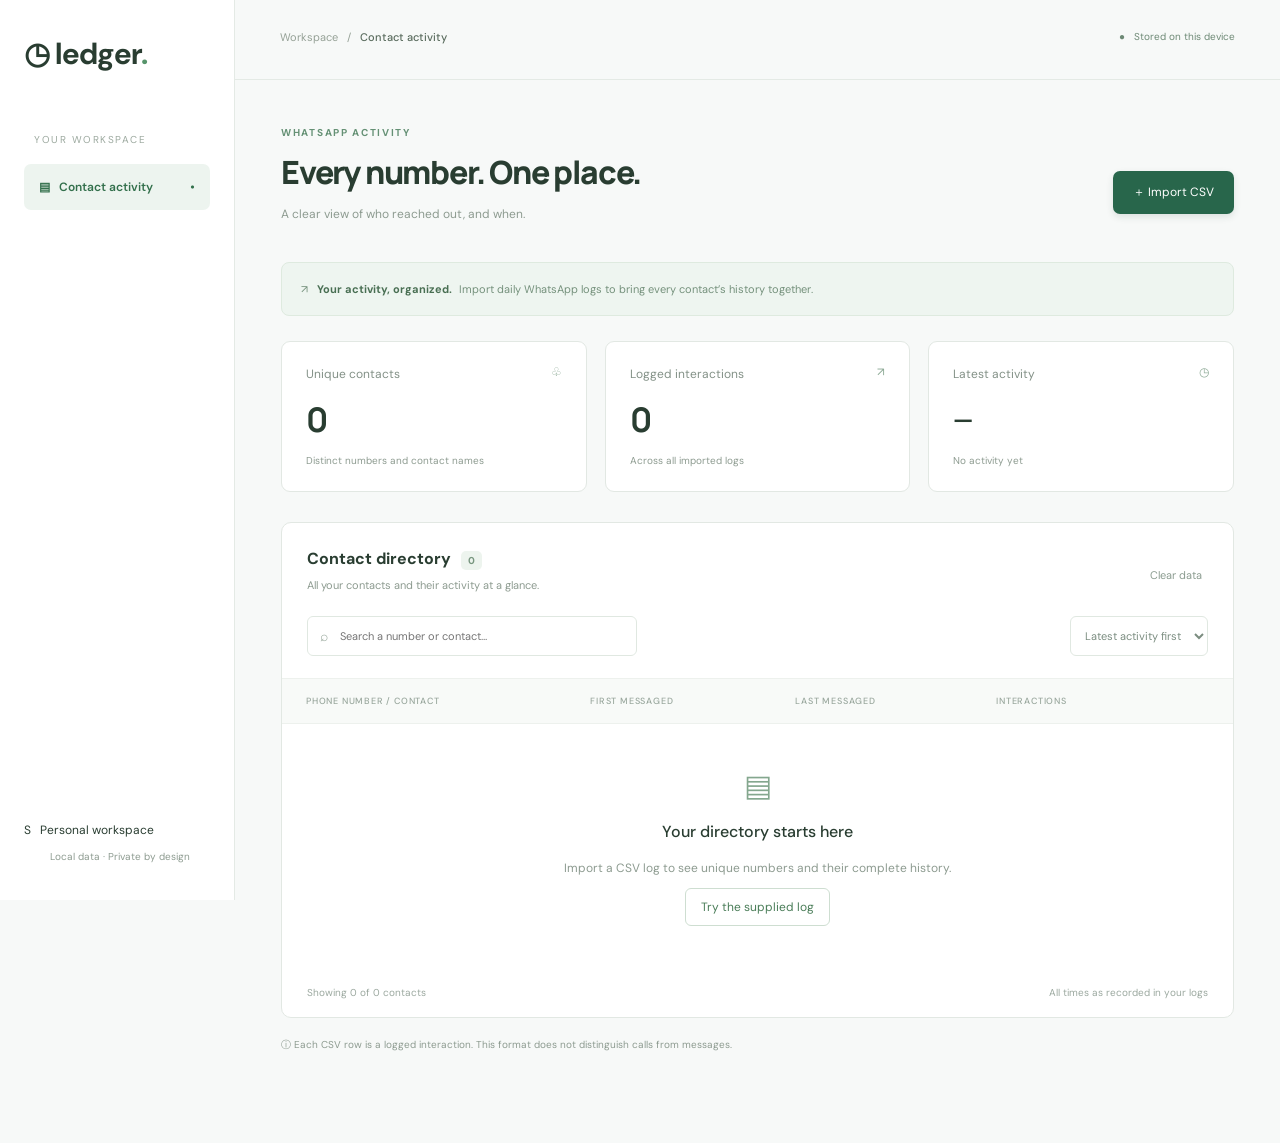
==== WA_Viewer/index.html @ 3051c5de "Initial commit" ====
<!doctype html><html lang="en"><meta charset="utf-8"><meta name="viewport" content="width=device-width,initial-scale=1"><title>Contact Ledger</title><link rel="stylesheet" href="style.css"><body><aside><a class="brand">◷ ledger<span>.</span></a><small>YOUR WORKSPACE</small><nav>▤ &nbsp; Contact activity <i>•</i></nav><div class="profile">S &nbsp; Personal workspace<p>Local data · Private by design</p></div></aside><main><header>Workspace &nbsp; / &nbsp; <b>Contact activity</b><span>● &nbsp; Stored on this device</span></header><section><div class="eyebrow">WHATSAPP ACTIVITY</div><div class="title"><div><h1>Every number. One place.</h1><p>A clear view of who reached out, and when.</p></div><button class="primary" id="import">＋ Import CSV</button><input hidden multiple type="file" accept=".csv" id="files"></div><div class="notice">↗ &nbsp; <b>Your activity, organized.</b> Import daily WhatsApp logs to bring every contact’s history together.</div><div class="stats"><article><label>Unique contacts <span>♧</span></label><strong id="contacts">0</strong><p>Distinct numbers and contact names</p></article><article><label>Logged interactions <span>↗</span></label><strong id="events">0</strong><p>Across all imported logs</p></article><article><label>Latest activity <span>◷</span></label><strong id="latest" class="date">—</strong><p id="latestTime">No activity yet</p></article></div><div class="panel"><div class="panel-title"><div><h2>Contact directory <em id="badge">0</em></h2><p>All your contacts and their activity at a glance.</p></div><button id="clear">Clear data</button></div><div class="toolbar"><label>⌕ <input id="search" aria-label="Search contacts" placeholder="Search a number or contact…"></label><select id="sort" aria-label="Sort contacts"><option value="recent">Latest activity first</option><option value="oldest">First contact first</option><option value="count">Most interactions</option></select></div><div class="scroll"><table><thead><tr><th>PHONE NUMBER / CONTACT</th><th>FIRST MESSAGED</th><th>LAST MESSAGED</th><th>INTERACTIONS</th><th></th></tr></thead><tbody id="rows"></tbody></table></div><div class="empty" id="empty"><div>▤</div><h3>Your directory starts here</h3><p>Import a CSV log to see unique numbers and their complete history.</p><button id="sample">Try the supplied log</button></div><footer><span id="shown">Showing 0 contacts</span><span>All times as recorded in your logs</span></footer></div><p class="footnote">ⓘ Each CSV row is a logged interaction. This format does not distinguish calls from messages.</p><p id="status" role="status"></p></section></main><dialog id="details"><div class="modal-top"><span class="eyebrow">CONTACT DETAILS</span><button id="close" aria-label="Close details">×</button></div><div class="modal-icon">♧</div><h2 id="detailNumber"></h2><p>Complete activity history for this contact</p><div class="detail-stats"><div><small>Total interactions</small><b id="detailCount"></b></div><div><small>First messaged</small><b id="detailFirst"></b></div><div><small>Last messaged</small><b id="detailLast"></b></div></div><div class="history-title"><h3>Activity history</h3><span>Newest first</span></div><div id="history"></div><p class="footnote">Each entry represents one row in your imported logs.</p></dialog><script src="app.js"></script></body></html>
---- WA_Viewer/style.css ----
@import url('https://fonts.googleapis.com/css2?family=DM+Sans:wght@400;500;600;700&family=Manrope:wght@500;600;700;800&display=swap');
*{box-sizing:border-box}body{margin:0;background:#f7f9f8;color:#293d31;font:14px 'DM Sans',sans-serif}button,input,select{font:inherit}button{cursor:pointer}aside{position:fixed;inset:0 auto 0 0;width:235px;background:white;border-right:1px solid #e4eae5;padding:34px 24px}.brand{font-size:30px;font-weight:700;letter-spacing:-1px}.brand span{color:#57946b}aside>small{display:block;margin:60px 10px 18px;color:#9ca99f;font-size:10px;letter-spacing:1.5px}nav{background:#edf4ef;color:#33704c;padding:15px;border-radius:7px;font-size:12px;font-weight:600}nav i{float:right}.profile{position:absolute;bottom:25px;font-size:12px}.profile p{font-size:10px;margin-left:26px}main{margin-left:235px}header{height:80px;border-bottom:1px solid #e4eae5;padding:30px 45px;font-size:11px;color:#95a196}header b{color:#596b5d;font-weight:500}header>span{float:right;font-size:10px;color:#6d8975}section{max-width:1450px;padding:46px;margin:auto}.eyebrow{color:#659175;letter-spacing:1.7px;font-size:10px;font-weight:700}.title{display:flex;align-items:center;justify-content:space-between;margin-top:11px}h1{font:800 32px Manrope,sans-serif;letter-spacing:-1.2px;margin:0}p{font-size:12px;line-height:1.7;color:#8d9b90;margin:10px 0}.primary{background:#28664b;border:0;border-radius:7px;padding:13px 20px;color:white;font-size:12px;box-shadow:0 3px 7px #254b3520}.primary:hover{background:#194e37}.notice{margin-top:28px;padding:19px;background:#eef5f0;border:1px solid #deeadf;border-radius:8px;font-size:11px;color:#75917c}.notice b{color:#496f53;margin-right:4px}.stats{display:grid;grid-template-columns:repeat(3,1fr);gap:18px;margin:25px 0 30px}article{background:white;border:1px solid #e2e8e3;border-radius:9px;padding:22px 24px}article label{color:#839187;font-size:12px}article label span{float:right;color:#8ca995}strong{display:block;font:700 34px Manrope,sans-serif;margin-top:14px;letter-spacing:-1px}strong.date{font-size:26px;line-height:46px}article p{font-size:10px;margin-bottom:0}.panel{border:1px solid #e2e8e3;border-radius:10px;background:white;overflow:hidden}.panel-title{display:flex;align-items:center;justify-content:space-between;padding:25px 25px 14px}h2{font-size:16px;margin:0}em{font-style:normal;background:#edf4ee;font-size:10px;padding:3px 7px;border-radius:5px;margin-left:6px;color:#78967f}.panel-title p{font-size:11px;margin:7px 0}.panel-title button{background:none;border:0;font-size:11px;color:#8b9c90}.toolbar{display:flex;justify-content:space-between;gap:15px;padding:0 25px 22px}.toolbar label{border:1px solid #e0e8e1;border-radius:6px;padding:10px 12px;width:330px;display:flex;gap:10px;color:#93a497}input{outline:0;border:0;min-width:0;width:100%;font-size:11px}select{border:1px solid #e0e8e1;background:white;color:#7b8d80;border-radius:6px;padding:10px;font-size:11px}.scroll{overflow:auto}table{width:100%;border-collapse:collapse;white-space:nowrap;text-align:left}th{background:#f8faf8;font-size:9px;letter-spacing:.8px;color:#99a79d;padding:16px 24px;font-weight:500;border-block:1px solid #edf1ed}td{padding:21px 24px;border-bottom:1px solid #edf1ed;font-size:12px}td small{display:block;font-size:10px;color:#9aa69d;margin-top:6px}.number{font-weight:600}.icon{border-radius:50%;background:#eff5ef;color:#75987e;padding:10px;margin-right:12px;display:inline-block}.count{background:#f0f5f0;color:#6c8a74;padding:5px 9px;border-radius:5px;font-size:11px}.link{background:none;border:0;color:#34734c;font-size:11px}.link:hover{text-decoration:underline}footer{display:flex;justify-content:space-between;padding:18px 25px;font-size:10px;color:#9ba89f}.empty{text-align:center;padding:42px 20px}.empty>div{color:#84a78e;font-size:30px}.empty h3{font-size:16px;font-weight:500}.empty button{background:white;border:1px solid #ceded1;border-radius:6px;padding:10px 15px;color:#4a7d58;font-size:12px}.footnote{font-size:10px;margin-top:18px}#status{color:#4a7955;min-height:24px}dialog{width:650px;max-width:94vw;border:1px solid #dce5dd;border-radius:15px;padding:28px;color:#293d31;box-shadow:0 30px 100px #162d3755}dialog::backdrop{background:#304038a6;backdrop-filter:grayscale(1) blur(2px)}.modal-top{display:flex;justify-content:space-between;align-items:center}.modal-top button{background:none;border:0;color:#91a095;font-size:26px}.modal-icon{display:inline-block;padding:12px 18px;background:#edf4ed;color:#668a6d;border-radius:12px;font-size:25px;margin-top:14px}dialog h2{font:700 24px Manrope,sans-serif;margin-top:17px;overflow-wrap:anywhere}.detail-stats{display:grid;grid-template-columns:1fr 1fr 1fr;gap:12px;background:#f4f8f4;border-radius:8px;padding:18px;margin:25px 0}.detail-stats small{display:block;color:#8e9d92;font-size:10px;margin-bottom:9px}.detail-stats b{font-size:12px;font-weight:500;line-height:1.8}.history-title{display:flex;justify-content:space-between;align-items:center}.history-title h3{font-size:13px}.history-title span{font-size:10px;color:#96a298}#history{max-height:280px;overflow-y:auto;padding-right:8px}.entry{padding:17px 0;border-bottom:1px solid #e8efe9;display:flex;justify-content:space-between;align-items:center;font-size:12px}.entry small{display:block;color:#96a49b;font-size:10px;margin-top:5px}.entry>span{background:#f0f6f1;color:#829c89;padding:5px 8px;border-radius:4px;font-size:10px}@media(max-width:1100px){aside{width:190px;padding-inline:17px}main{margin-left:190px}section{padding:30px 25px}header{padding-inline:25px}td,th{padding-inline:16px}h1{font-size:27px}}@media(max-width:760px){aside{display:none}main{margin:0}header{height:60px;padding:23px 18px}header>span{display:none}section{padding:27px 18px}.title{gap:10px;align-items:flex-start}h1{font-size:23px}.primary{padding:12px;white-space:nowrap;font-size:10px}.stats{gap:8px}article{padding:15px 12px}article label{font-size:10px}article label span{display:none}article p{font-size:9px}strong{font-size:28px}strong.date{font-size:16px;line-height:38px}.toolbar{padding-inline:15px}.toolbar label{width:100%}.detail-stats{padding:12px;gap:8px}.detail-stats b{font-size:10px}footer{font-size:9px;gap:15px}}
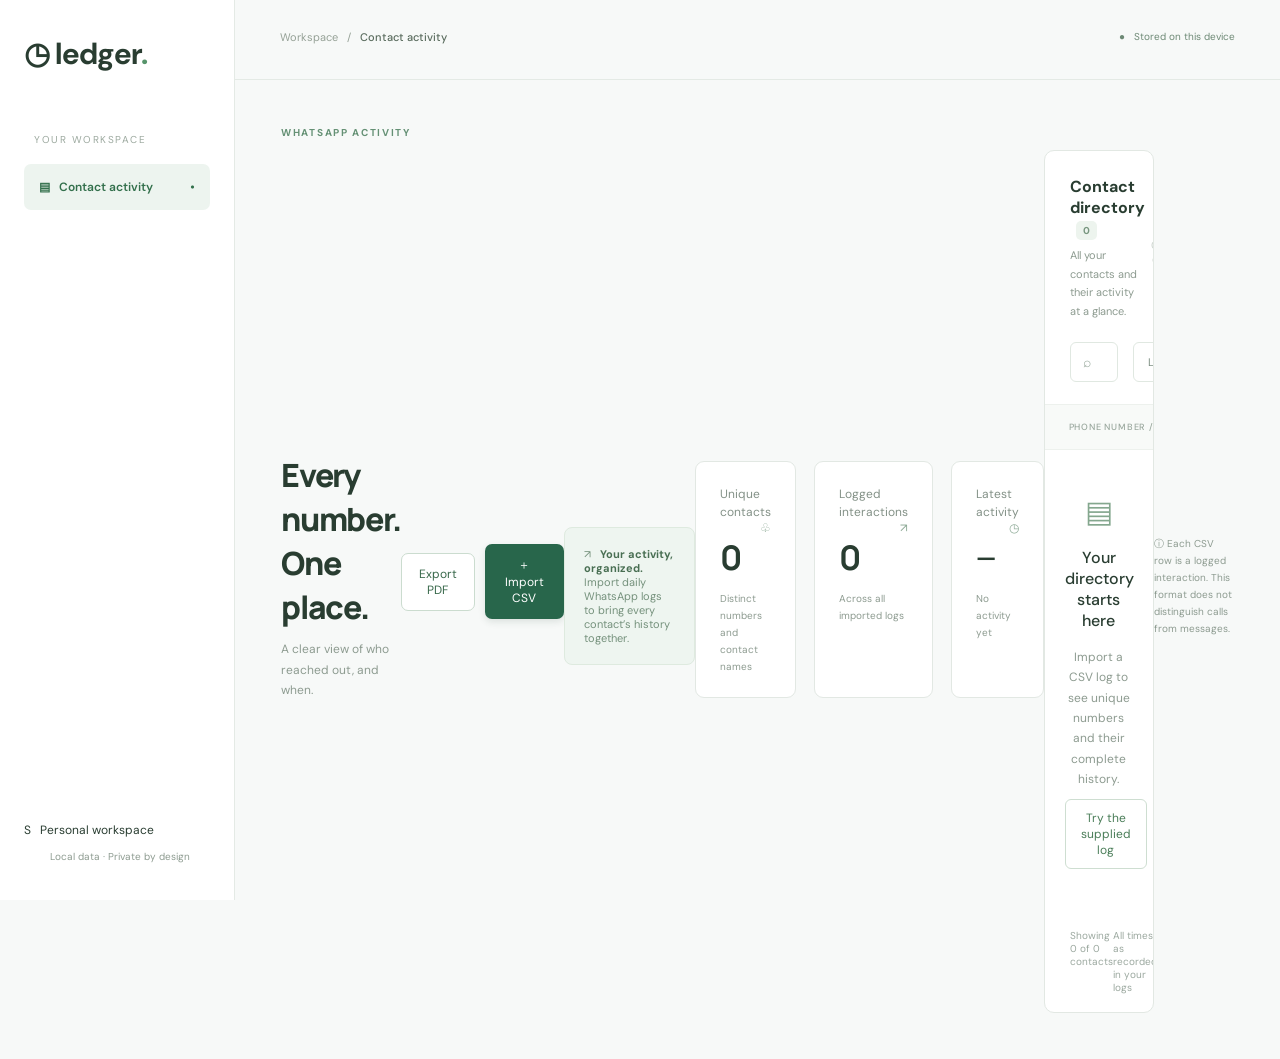
==== commit a368d020: "Update WhatsApp viewer" ====
--- a/WA_Viewer/index.html
+++ b/WA_Viewer/index.html
@@ -1 +1 @@
-<!doctype html><html lang="en"><meta charset="utf-8"><meta name="viewport" content="width=device-width,initial-scale=1"><title>Contact Ledger</title><link rel="stylesheet" href="style.css"><body><aside><a class="brand">◷ ledger<span>.</span></a><small>YOUR WORKSPACE</small><nav>▤ &nbsp; Contact activity <i>•</i></nav><div class="profile">S &nbsp; Personal workspace<p>Local data · Private by design</p></div></aside><main><header>Workspace &nbsp; / &nbsp; <b>Contact activity</b><span>● &nbsp; Stored on this device</span></header><section><div class="eyebrow">WHATSAPP ACTIVITY</div><div class="title"><div><h1>Every number. One place.</h1><p>A clear view of who reached out, and when.</p></div><button class="primary" id="import">＋ Import CSV</button><input hidden multiple type="file" accept=".csv" id="files"></div><div class="notice">↗ &nbsp; <b>Your activity, organized.</b> Import daily WhatsApp logs to bring every contact’s history together.</div><div class="stats"><article><label>Unique contacts <span>♧</span></label><strong id="contacts">0</strong><p>Distinct numbers and contact names</p></article><article><label>Logged interactions <span>↗</span></label><strong id="events">0</strong><p>Across all imported logs</p></article><article><label>Latest activity <span>◷</span></label><strong id="latest" class="date">—</strong><p id="latestTime">No activity yet</p></article></div><div class="panel"><div class="panel-title"><div><h2>Contact directory <em id="badge">0</em></h2><p>All your contacts and their activity at a glance.</p></div><button id="clear">Clear data</button></div><div class="toolbar"><label>⌕ <input id="search" aria-label="Search contacts" placeholder="Search a number or contact…"></label><select id="sort" aria-label="Sort contacts"><option value="recent">Latest activity first</option><option value="oldest">First contact first</option><option value="count">Most interactions</option></select></div><div class="scroll"><table><thead><tr><th>PHONE NUMBER / CONTACT</th><th>FIRST MESSAGED</th><th>LAST MESSAGED</th><th>INTERACTIONS</th><th></th></tr></thead><tbody id="rows"></tbody></table></div><div class="empty" id="empty"><div>▤</div><h3>Your directory starts here</h3><p>Import a CSV log to see unique numbers and their complete history.</p><button id="sample">Try the supplied log</button></div><footer><span id="shown">Showing 0 contacts</span><span>All times as recorded in your logs</span></footer></div><p class="footnote">ⓘ Each CSV row is a logged interaction. This format does not distinguish calls from messages.</p><p id="status" role="status"></p></section></main><dialog id="details"><div class="modal-top"><span class="eyebrow">CONTACT DETAILS</span><button id="close" aria-label="Close details">×</button></div><div class="modal-icon">♧</div><h2 id="detailNumber"></h2><p>Complete activity history for this contact</p><div class="detail-stats"><div><small>Total interactions</small><b id="detailCount"></b></div><div><small>First messaged</small><b id="detailFirst"></b></div><div><small>Last messaged</small><b id="detailLast"></b></div></div><div class="history-title"><h3>Activity history</h3><span>Newest first</span></div><div id="history"></div><p class="footnote">Each entry represents one row in your imported logs.</p></dialog><script src="app.js"></script></body></html>
+<!doctype html><html lang="en"><meta charset="utf-8"><meta name="viewport" content="width=device-width,initial-scale=1"><title>Contact Ledger</title><link rel="stylesheet" href="style.css"><body><aside><a class="brand">◷ ledger<span>.</span></a><small>YOUR WORKSPACE</small><nav>▤ &nbsp; Contact activity <i>•</i></nav><div class="profile">S &nbsp; Personal workspace<p>Local data · Private by design</p></div></aside><main><header>Workspace &nbsp; / &nbsp; <b>Contact activity</b><span>● &nbsp; Stored on this device</span></header><section><div class="eyebrow">WHATSAPP ACTIVITY</div><div class="title"><div><h1>Every number. One place.</h1><p>A clear view of who reached out, and when.</p></div><div class="title-actions"><button class="secondary" id="export">Export PDF</button><button class="primary" id="import">＋ Import CSV</button><input hidden multiple type="file" accept=".csv" id="files"></div><div class="notice">↗ &nbsp; <b>Your activity, organized.</b> Import daily WhatsApp logs to bring every contact’s history together.</div><div class="stats"><article><label>Unique contacts <span>♧</span></label><strong id="contacts">0</strong><p>Distinct numbers and contact names</p></article><article><label>Logged interactions <span>↗</span></label><strong id="events">0</strong><p>Across all imported logs</p></article><article><label>Latest activity <span>◷</span></label><strong id="latest" class="date">—</strong><p id="latestTime">No activity yet</p></article></div><div class="panel"><div class="panel-title"><div><h2>Contact directory <em id="badge">0</em></h2><p>All your contacts and their activity at a glance.</p></div><button id="clear">Clear data</button></div><div class="toolbar"><label>⌕ <input id="search" aria-label="Search contacts" placeholder="Search a number or contact…"></label><select id="sort" aria-label="Sort contacts"><option value="recent">Latest activity first</option><option value="oldest">First contact first</option><option value="count">Most interactions</option></select></div><div class="scroll"><table><thead><tr><th>PHONE NUMBER / CONTACT</th><th>FIRST MESSAGED</th><th>LAST MESSAGED</th><th>INTERACTIONS</th><th></th></tr></thead><tbody id="rows"></tbody></table></div><div class="empty" id="empty"><div>▤</div><h3>Your directory starts here</h3><p>Import a CSV log to see unique numbers and their complete history.</p><button id="sample">Try the supplied log</button></div><footer><span id="shown">Showing 0 contacts</span><span>All times as recorded in your logs</span></footer></div><p class="footnote">ⓘ Each CSV row is a logged interaction. This format does not distinguish calls from messages.</p><p id="status" role="status"></p></section></main><dialog id="details"><div class="modal-top"><span class="eyebrow">CONTACT DETAILS</span><button id="close" aria-label="Close details">×</button></div><div class="modal-icon">♧</div><h2 id="detailNumber"></h2><p>Complete activity history for this contact</p><div class="detail-stats"><div><small>Total interactions</small><b id="detailCount"></b></div><div><small>First messaged</small><b id="detailFirst"></b></div><div><small>Last messaged</small><b id="detailLast"></b></div></div><div class="history-title"><h3>Activity history</h3><span>Newest first</span></div><div id="history"></div><p class="footnote">Each entry represents one row in your imported logs.</p></dialog><script src="app.js"></script><script src="report.js"></script></body></html>
--- a/WA_Viewer/style.css
+++ b/WA_Viewer/style.css
@@ -1,2 +1,3 @@
 @import url('https://fonts.googleapis.com/css2?family=DM+Sans:wght@400;500;600;700&family=Manrope:wght@500;600;700;800&display=swap');
 *{box-sizing:border-box}body{margin:0;background:#f7f9f8;color:#293d31;font:14px 'DM Sans',sans-serif}button,input,select{font:inherit}button{cursor:pointer}aside{position:fixed;inset:0 auto 0 0;width:235px;background:white;border-right:1px solid #e4eae5;padding:34px 24px}.brand{font-size:30px;font-weight:700;letter-spacing:-1px}.brand span{color:#57946b}aside>small{display:block;margin:60px 10px 18px;color:#9ca99f;font-size:10px;letter-spacing:1.5px}nav{background:#edf4ef;color:#33704c;padding:15px;border-radius:7px;font-size:12px;font-weight:600}nav i{float:right}.profile{position:absolute;bottom:25px;font-size:12px}.profile p{font-size:10px;margin-left:26px}main{margin-left:235px}header{height:80px;border-bottom:1px solid #e4eae5;padding:30px 45px;font-size:11px;color:#95a196}header b{color:#596b5d;font-weight:500}header>span{float:right;font-size:10px;color:#6d8975}section{max-width:1450px;padding:46px;margin:auto}.eyebrow{color:#659175;letter-spacing:1.7px;font-size:10px;font-weight:700}.title{display:flex;align-items:center;justify-content:space-between;margin-top:11px}h1{font:800 32px Manrope,sans-serif;letter-spacing:-1.2px;margin:0}p{font-size:12px;line-height:1.7;color:#8d9b90;margin:10px 0}.primary{background:#28664b;border:0;border-radius:7px;padding:13px 20px;color:white;font-size:12px;box-shadow:0 3px 7px #254b3520}.primary:hover{background:#194e37}.notice{margin-top:28px;padding:19px;background:#eef5f0;border:1px solid #deeadf;border-radius:8px;font-size:11px;color:#75917c}.notice b{color:#496f53;margin-right:4px}.stats{display:grid;grid-template-columns:repeat(3,1fr);gap:18px;margin:25px 0 30px}article{background:white;border:1px solid #e2e8e3;border-radius:9px;padding:22px 24px}article label{color:#839187;font-size:12px}article label span{float:right;color:#8ca995}strong{display:block;font:700 34px Manrope,sans-serif;margin-top:14px;letter-spacing:-1px}strong.date{font-size:26px;line-height:46px}article p{font-size:10px;margin-bottom:0}.panel{border:1px solid #e2e8e3;border-radius:10px;background:white;overflow:hidden}.panel-title{display:flex;align-items:center;justify-content:space-between;padding:25px 25px 14px}h2{font-size:16px;margin:0}em{font-style:normal;background:#edf4ee;font-size:10px;padding:3px 7px;border-radius:5px;margin-left:6px;color:#78967f}.panel-title p{font-size:11px;margin:7px 0}.panel-title button{background:none;border:0;font-size:11px;color:#8b9c90}.toolbar{display:flex;justify-content:space-between;gap:15px;padding:0 25px 22px}.toolbar label{border:1px solid #e0e8e1;border-radius:6px;padding:10px 12px;width:330px;display:flex;gap:10px;color:#93a497}input{outline:0;border:0;min-width:0;width:100%;font-size:11px}select{border:1px solid #e0e8e1;background:white;color:#7b8d80;border-radius:6px;padding:10px;font-size:11px}.scroll{overflow:auto}table{width:100%;border-collapse:collapse;white-space:nowrap;text-align:left}th{background:#f8faf8;font-size:9px;letter-spacing:.8px;color:#99a79d;padding:16px 24px;font-weight:500;border-block:1px solid #edf1ed}td{padding:21px 24px;border-bottom:1px solid #edf1ed;font-size:12px}td small{display:block;font-size:10px;color:#9aa69d;margin-top:6px}.number{font-weight:600}.icon{border-radius:50%;background:#eff5ef;color:#75987e;padding:10px;margin-right:12px;display:inline-block}.count{background:#f0f5f0;color:#6c8a74;padding:5px 9px;border-radius:5px;font-size:11px}.link{background:none;border:0;color:#34734c;font-size:11px}.link:hover{text-decoration:underline}footer{display:flex;justify-content:space-between;padding:18px 25px;font-size:10px;color:#9ba89f}.empty{text-align:center;padding:42px 20px}.empty>div{color:#84a78e;font-size:30px}.empty h3{font-size:16px;font-weight:500}.empty button{background:white;border:1px solid #ceded1;border-radius:6px;padding:10px 15px;color:#4a7d58;font-size:12px}.footnote{font-size:10px;margin-top:18px}#status{color:#4a7955;min-height:24px}dialog{width:650px;max-width:94vw;border:1px solid #dce5dd;border-radius:15px;padding:28px;color:#293d31;box-shadow:0 30px 100px #162d3755}dialog::backdrop{background:#304038a6;backdrop-filter:grayscale(1) blur(2px)}.modal-top{display:flex;justify-content:space-between;align-items:center}.modal-top button{background:none;border:0;color:#91a095;font-size:26px}.modal-icon{display:inline-block;padding:12px 18px;background:#edf4ed;color:#668a6d;border-radius:12px;font-size:25px;margin-top:14px}dialog h2{font:700 24px Manrope,sans-serif;margin-top:17px;overflow-wrap:anywhere}.detail-stats{display:grid;grid-template-columns:1fr 1fr 1fr;gap:12px;background:#f4f8f4;border-radius:8px;padding:18px;margin:25px 0}.detail-stats small{display:block;color:#8e9d92;font-size:10px;margin-bottom:9px}.detail-stats b{font-size:12px;font-weight:500;line-height:1.8}.history-title{display:flex;justify-content:space-between;align-items:center}.history-title h3{font-size:13px}.history-title span{font-size:10px;color:#96a298}#history{max-height:280px;overflow-y:auto;padding-right:8px}.entry{padding:17px 0;border-bottom:1px solid #e8efe9;display:flex;justify-content:space-between;align-items:center;font-size:12px}.entry small{display:block;color:#96a49b;font-size:10px;margin-top:5px}.entry>span{background:#f0f6f1;color:#829c89;padding:5px 8px;border-radius:4px;font-size:10px}@media(max-width:1100px){aside{width:190px;padding-inline:17px}main{margin-left:190px}section{padding:30px 25px}header{padding-inline:25px}td,th{padding-inline:16px}h1{font-size:27px}}@media(max-width:760px){aside{display:none}main{margin:0}header{height:60px;padding:23px 18px}header>span{display:none}section{padding:27px 18px}.title{gap:10px;align-items:flex-start}h1{font-size:23px}.primary{padding:12px;white-space:nowrap;font-size:10px}.stats{gap:8px}article{padding:15px 12px}article label{font-size:10px}article label span{display:none}article p{font-size:9px}strong{font-size:28px}strong.date{font-size:16px;line-height:38px}.toolbar{padding-inline:15px}.toolbar label{width:100%}.detail-stats{padding:12px;gap:8px}.detail-stats b{font-size:10px}footer{font-size:9px;gap:15px}}
+.title-actions{display:flex;align-items:center;gap:10px}.secondary{border:1px solid #cbdccf;border-radius:7px;color:#38684a;background:white;padding:12px 17px;font-size:12px}.secondary:hover{background:#f0f5f1}#exportDialog{max-height:90vh;overflow:auto;width:720px}#exportDialog h2{margin:0;font:700 20px Manrope,sans-serif}.report-grid{display:grid;grid-template-columns:1fr 1fr;gap:14px;margin:18px 0}.report-label{display:flex;flex-direction:column;gap:7px;font-size:12px;color:#637c6b;margin-top:12px}.report-label input,.report-label select{border:1px solid #d9e4dc;border-radius:6px;padding:10px;width:100%;font-size:12px;background:white}.report-fields{display:grid;grid-template-columns:1fr 1fr;gap:13px;padding:17px;background:#f5f8f5;border:1px solid #e2ebe3;border-radius:8px}.report-fields label,.report-check,#reportContacts label{display:flex;align-items:center;gap:9px;font-size:12px}.report-fields input,.report-check input,#reportContacts input{width:auto;accent-color:#28664b}.selection-actions{display:flex;gap:12px;align-items:center;margin:23px 0 12px;font-size:12px}.selection-actions b{margin-right:auto}.selection-actions button{color:#39724e;background:none;border:0;font-size:11px}#reportContacts{max-height:160px;overflow:auto;border:1px solid #e2eae3;border-radius:6px;padding:12px;display:grid;gap:12px}.export-actions{display:flex;justify-content:flex-end;gap:12px;border-top:1px solid #e0e9e1;padding-top:18px}#reportError{color:#b3473b}#reportPreview{color:#447651;font-size:12px}button:disabled{opacity:.45;cursor:not-allowed}@media(max-width:760px){.title{flex-wrap:wrap}.title-actions{width:100%;margin-top:9px}.report-fields{grid-template-columns:1fr}.report-grid{gap:10px}}
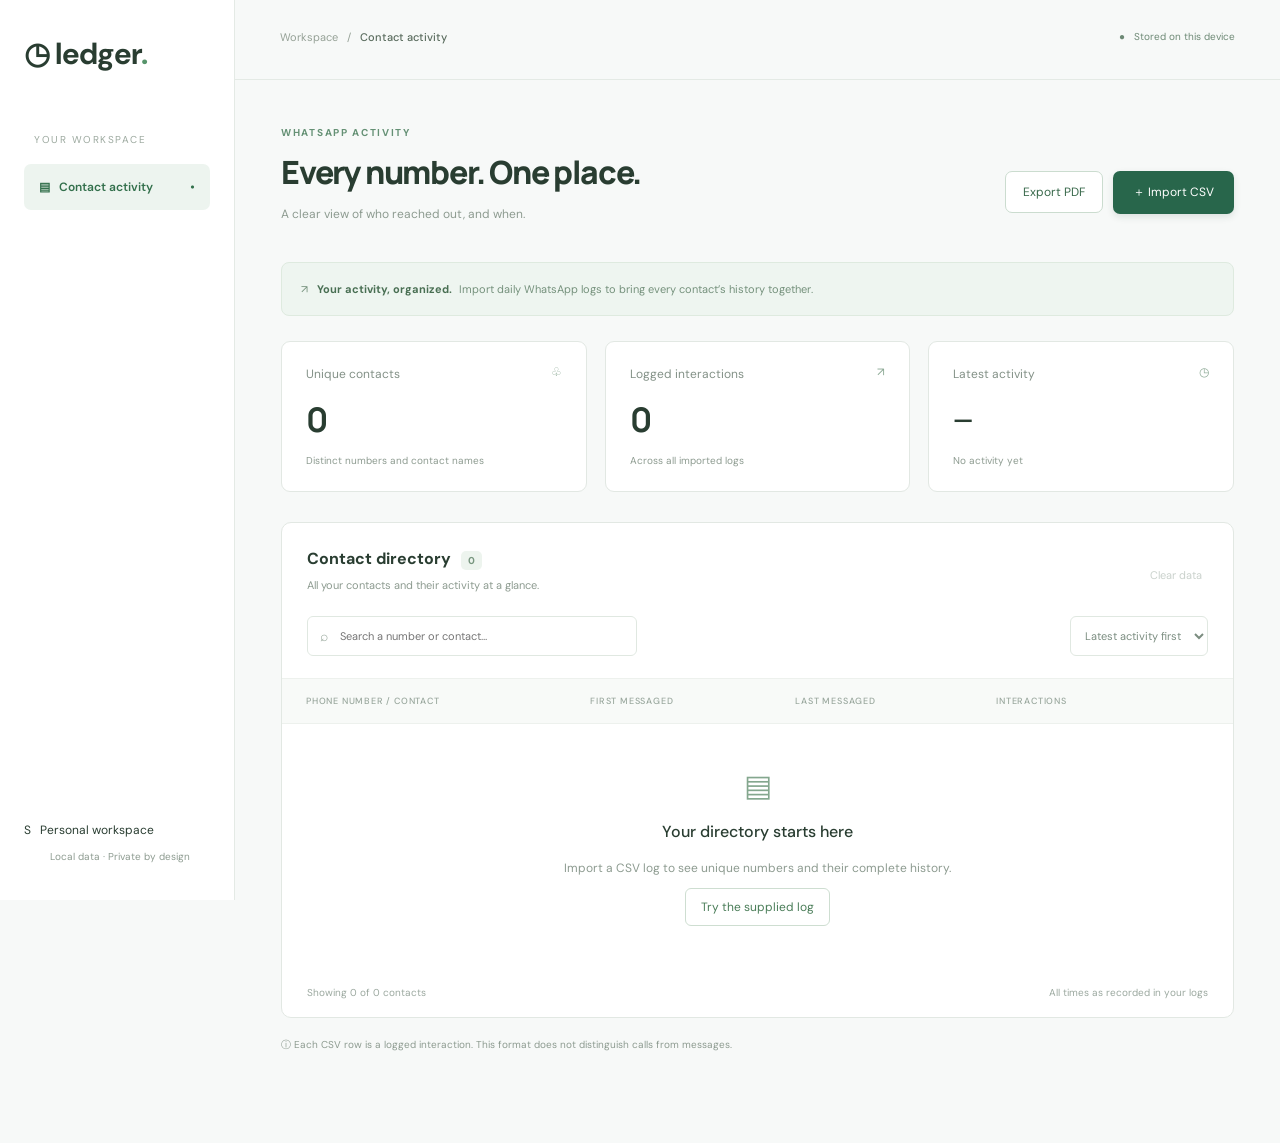
==== commit 69ababc1: "Update WhatsApp viewer" ====
--- a/WA_Viewer/index.html
+++ b/WA_Viewer/index.html
@@ -1 +1 @@
-<!doctype html><html lang="en"><meta charset="utf-8"><meta name="viewport" content="width=device-width,initial-scale=1"><title>Contact Ledger</title><link rel="stylesheet" href="style.css"><body><aside><a class="brand">◷ ledger<span>.</span></a><small>YOUR WORKSPACE</small><nav>▤ &nbsp; Contact activity <i>•</i></nav><div class="profile">S &nbsp; Personal workspace<p>Local data · Private by design</p></div></aside><main><header>Workspace &nbsp; / &nbsp; <b>Contact activity</b><span>● &nbsp; Stored on this device</span></header><section><div class="eyebrow">WHATSAPP ACTIVITY</div><div class="title"><div><h1>Every number. One place.</h1><p>A clear view of who reached out, and when.</p></div><div class="title-actions"><button class="secondary" id="export">Export PDF</button><button class="primary" id="import">＋ Import CSV</button><input hidden multiple type="file" accept=".csv" id="files"></div><div class="notice">↗ &nbsp; <b>Your activity, organized.</b> Import daily WhatsApp logs to bring every contact’s history together.</div><div class="stats"><article><label>Unique contacts <span>♧</span></label><strong id="contacts">0</strong><p>Distinct numbers and contact names</p></article><article><label>Logged interactions <span>↗</span></label><strong id="events">0</strong><p>Across all imported logs</p></article><article><label>Latest activity <span>◷</span></label><strong id="latest" class="date">—</strong><p id="latestTime">No activity yet</p></article></div><div class="panel"><div class="panel-title"><div><h2>Contact directory <em id="badge">0</em></h2><p>All your contacts and their activity at a glance.</p></div><button id="clear">Clear data</button></div><div class="toolbar"><label>⌕ <input id="search" aria-label="Search contacts" placeholder="Search a number or contact…"></label><select id="sort" aria-label="Sort contacts"><option value="recent">Latest activity first</option><option value="oldest">First contact first</option><option value="count">Most interactions</option></select></div><div class="scroll"><table><thead><tr><th>PHONE NUMBER / CONTACT</th><th>FIRST MESSAGED</th><th>LAST MESSAGED</th><th>INTERACTIONS</th><th></th></tr></thead><tbody id="rows"></tbody></table></div><div class="empty" id="empty"><div>▤</div><h3>Your directory starts here</h3><p>Import a CSV log to see unique numbers and their complete history.</p><button id="sample">Try the supplied log</button></div><footer><span id="shown">Showing 0 contacts</span><span>All times as recorded in your logs</span></footer></div><p class="footnote">ⓘ Each CSV row is a logged interaction. This format does not distinguish calls from messages.</p><p id="status" role="status"></p></section></main><dialog id="details"><div class="modal-top"><span class="eyebrow">CONTACT DETAILS</span><button id="close" aria-label="Close details">×</button></div><div class="modal-icon">♧</div><h2 id="detailNumber"></h2><p>Complete activity history for this contact</p><div class="detail-stats"><div><small>Total interactions</small><b id="detailCount"></b></div><div><small>First messaged</small><b id="detailFirst"></b></div><div><small>Last messaged</small><b id="detailLast"></b></div></div><div class="history-title"><h3>Activity history</h3><span>Newest first</span></div><div id="history"></div><p class="footnote">Each entry represents one row in your imported logs.</p></dialog><script src="app.js"></script><script src="report.js"></script></body></html>
+<!doctype html><html lang="en"><meta charset="utf-8"><meta name="viewport" content="width=device-width,initial-scale=1"><title>Contact Ledger</title><link rel="stylesheet" href="style.css"><body><aside><a class="brand">◷ ledger<span>.</span></a><small>YOUR WORKSPACE</small><nav>▤ &nbsp; Contact activity <i>•</i></nav><div class="profile">S &nbsp; Personal workspace<p>Local data · Private by design</p></div></aside><main><header>Workspace &nbsp; / &nbsp; <b>Contact activity</b><span>● &nbsp; Stored on this device</span></header><section><div class="eyebrow">WHATSAPP ACTIVITY</div><div class="title"><div><h1>Every number. One place.</h1><p>A clear view of who reached out, and when.</p></div><div class="title-actions"><button class="secondary" id="export">Export PDF</button><button class="primary" id="import">＋ Import CSV</button><input hidden multiple type="file" accept=".csv" id="files"></div></div><div class="notice">↗ &nbsp; <b>Your activity, organized.</b> Import daily WhatsApp logs to bring every contact’s history together.</div><div class="stats"><article><label>Unique contacts <span>♧</span></label><strong id="contacts">0</strong><p>Distinct numbers and contact names</p></article><article><label>Logged interactions <span>↗</span></label><strong id="events">0</strong><p>Across all imported logs</p></article><article><label>Latest activity <span>◷</span></label><strong id="latest" class="date">—</strong><p id="latestTime">No activity yet</p></article></div><div class="panel"><div class="panel-title"><div><h2>Contact directory <em id="badge">0</em></h2><p>All your contacts and their activity at a glance.</p></div><button id="clear">Clear data</button></div><div class="toolbar"><label>⌕ <input id="search" aria-label="Search contacts" placeholder="Search a number or contact…"></label><select id="sort" aria-label="Sort contacts"><option value="recent">Latest activity first</option><option value="oldest">First contact first</option><option value="count">Most interactions</option></select></div><div class="scroll"><table><thead><tr><th>PHONE NUMBER / CONTACT</th><th>FIRST MESSAGED</th><th>LAST MESSAGED</th><th>INTERACTIONS</th><th></th></tr></thead><tbody id="rows"></tbody></table></div><div class="empty" id="empty"><div>▤</div><h3>Your directory starts here</h3><p>Import a CSV log to see unique numbers and their complete history.</p><button id="sample">Try the supplied log</button></div><footer><span id="shown">Showing 0 contacts</span><span>All times as recorded in your logs</span></footer></div><p class="footnote">ⓘ Each CSV row is a logged interaction. This format does not distinguish calls from messages.</p><p id="status" role="status"></p></section></main><dialog id="details"><div class="modal-top"><span class="eyebrow">CONTACT DETAILS</span><button id="close" aria-label="Close details">×</button></div><div class="modal-icon">♧</div><h2 id="detailNumber"></h2><p>Complete activity history for this contact</p><div class="detail-stats"><div><small>Total interactions</small><b id="detailCount"></b></div><div><small>First messaged</small><b id="detailFirst"></b></div><div><small>Last messaged</small><b id="detailLast"></b></div></div><div class="history-title"><h3>Activity history</h3><span>Newest first</span></div><div id="history"></div><p class="footnote">Each entry represents one row in your imported logs.</p></dialog><script src="app.js"></script><script src="report.js"></script></body></html>
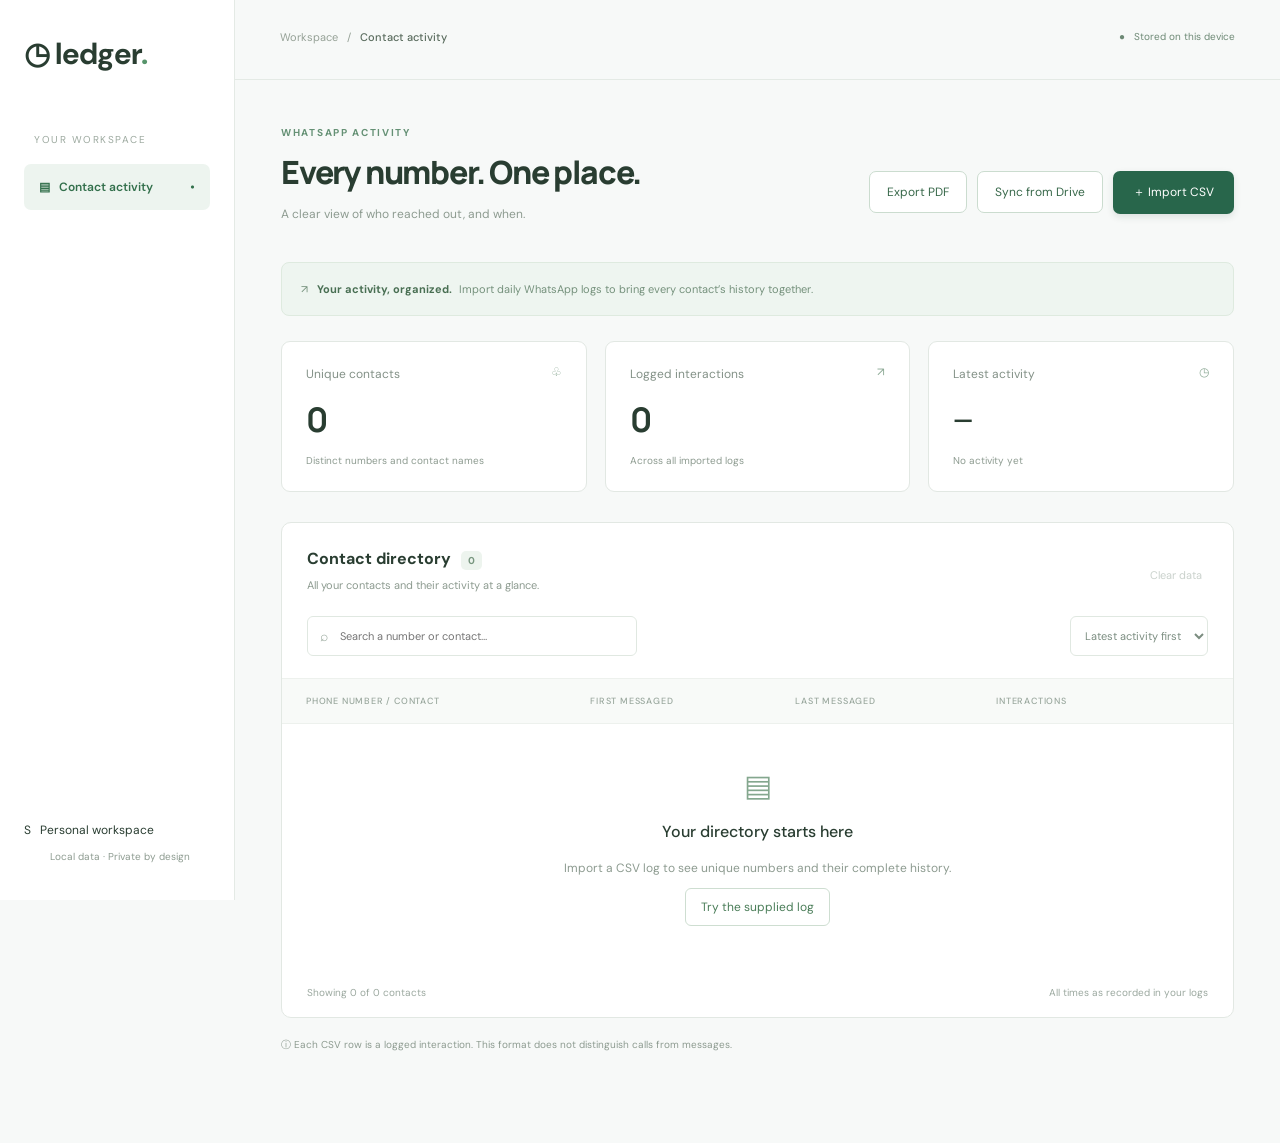
==== commit cf2d922a: "Update WhatsApp viewer" ====
--- a/WA_Viewer/index.html
+++ b/WA_Viewer/index.html
@@ -1 +1 @@
-<!doctype html><html lang="en"><meta charset="utf-8"><meta name="viewport" content="width=device-width,initial-scale=1"><title>Contact Ledger</title><link rel="stylesheet" href="style.css"><body><aside><a class="brand">◷ ledger<span>.</span></a><small>YOUR WORKSPACE</small><nav>▤ &nbsp; Contact activity <i>•</i></nav><div class="profile">S &nbsp; Personal workspace<p>Local data · Private by design</p></div></aside><main><header>Workspace &nbsp; / &nbsp; <b>Contact activity</b><span>● &nbsp; Stored on this device</span></header><section><div class="eyebrow">WHATSAPP ACTIVITY</div><div class="title"><div><h1>Every number. One place.</h1><p>A clear view of who reached out, and when.</p></div><div class="title-actions"><button class="secondary" id="export">Export PDF</button><button class="primary" id="import">＋ Import CSV</button><input hidden multiple type="file" accept=".csv" id="files"></div></div><div class="notice">↗ &nbsp; <b>Your activity, organized.</b> Import daily WhatsApp logs to bring every contact’s history together.</div><div class="stats"><article><label>Unique contacts <span>♧</span></label><strong id="contacts">0</strong><p>Distinct numbers and contact names</p></article><article><label>Logged interactions <span>↗</span></label><strong id="events">0</strong><p>Across all imported logs</p></article><article><label>Latest activity <span>◷</span></label><strong id="latest" class="date">—</strong><p id="latestTime">No activity yet</p></article></div><div class="panel"><div class="panel-title"><div><h2>Contact directory <em id="badge">0</em></h2><p>All your contacts and their activity at a glance.</p></div><button id="clear">Clear data</button></div><div class="toolbar"><label>⌕ <input id="search" aria-label="Search contacts" placeholder="Search a number or contact…"></label><select id="sort" aria-label="Sort contacts"><option value="recent">Latest activity first</option><option value="oldest">First contact first</option><option value="count">Most interactions</option></select></div><div class="scroll"><table><thead><tr><th>PHONE NUMBER / CONTACT</th><th>FIRST MESSAGED</th><th>LAST MESSAGED</th><th>INTERACTIONS</th><th></th></tr></thead><tbody id="rows"></tbody></table></div><div class="empty" id="empty"><div>▤</div><h3>Your directory starts here</h3><p>Import a CSV log to see unique numbers and their complete history.</p><button id="sample">Try the supplied log</button></div><footer><span id="shown">Showing 0 contacts</span><span>All times as recorded in your logs</span></footer></div><p class="footnote">ⓘ Each CSV row is a logged interaction. This format does not distinguish calls from messages.</p><p id="status" role="status"></p></section></main><dialog id="details"><div class="modal-top"><span class="eyebrow">CONTACT DETAILS</span><button id="close" aria-label="Close details">×</button></div><div class="modal-icon">♧</div><h2 id="detailNumber"></h2><p>Complete activity history for this contact</p><div class="detail-stats"><div><small>Total interactions</small><b id="detailCount"></b></div><div><small>First messaged</small><b id="detailFirst"></b></div><div><small>Last messaged</small><b id="detailLast"></b></div></div><div class="history-title"><h3>Activity history</h3><span>Newest first</span></div><div id="history"></div><p class="footnote">Each entry represents one row in your imported logs.</p></dialog><script src="app.js"></script><script src="report.js"></script></body></html>
+<!doctype html><html lang="en"><meta charset="utf-8"><meta name="viewport" content="width=device-width,initial-scale=1"><title>Contact Ledger</title><link rel="stylesheet" href="style.css"><body><aside><a class="brand">◷ ledger<span>.</span></a><small>YOUR WORKSPACE</small><nav>▤ &nbsp; Contact activity <i>•</i></nav><div class="profile">S &nbsp; Personal workspace<p>Local data · Private by design</p></div></aside><main><header>Workspace &nbsp; / &nbsp; <b>Contact activity</b><span>● &nbsp; Stored on this device</span></header><section><div class="eyebrow">WHATSAPP ACTIVITY</div><div class="title"><div><h1>Every number. One place.</h1><p>A clear view of who reached out, and when.</p></div><div class="title-actions"><button class="secondary" id="export">Export PDF</button><button class="secondary" id="gsync">Sync from Drive</button><button class="primary" id="import">＋ Import CSV</button><input hidden multiple type="file" accept=".csv" id="files"></div></div><div class="notice">↗ &nbsp; <b>Your activity, organized.</b> Import daily WhatsApp logs to bring every contact’s history together.</div><div class="stats"><article><label>Unique contacts <span>♧</span></label><strong id="contacts">0</strong><p>Distinct numbers and contact names</p></article><article><label>Logged interactions <span>↗</span></label><strong id="events">0</strong><p>Across all imported logs</p></article><article><label>Latest activity <span>◷</span></label><strong id="latest" class="date">—</strong><p id="latestTime">No activity yet</p></article></div><div class="panel"><div class="panel-title"><div><h2>Contact directory <em id="badge">0</em></h2><p>All your contacts and their activity at a glance.</p></div><button id="clear">Clear data</button></div><div class="toolbar"><label>⌕ <input id="search" aria-label="Search contacts" placeholder="Search a number or contact…"></label><select id="sort" aria-label="Sort contacts"><option value="recent">Latest activity first</option><option value="oldest">First contact first</option><option value="count">Most interactions</option></select></div><div class="scroll"><table><thead><tr><th>PHONE NUMBER / CONTACT</th><th>FIRST MESSAGED</th><th>LAST MESSAGED</th><th>INTERACTIONS</th><th></th></tr></thead><tbody id="rows"></tbody></table></div><div class="empty" id="empty"><div>▤</div><h3>Your directory starts here</h3><p>Import a CSV log to see unique numbers and their complete history.</p><button id="sample">Try the supplied log</button></div><footer><span id="shown">Showing 0 contacts</span><span>All times as recorded in your logs</span></footer></div><p class="footnote">ⓘ Each CSV row is a logged interaction. This format does not distinguish calls from messages.</p><p id="status" role="status"></p></section></main><dialog id="details"><div class="modal-top"><span class="eyebrow">CONTACT DETAILS</span><button id="close" aria-label="Close details">×</button></div><div class="modal-icon">♧</div><h2 id="detailNumber"></h2><p>Complete activity history for this contact</p><div class="detail-stats"><div><small>Total interactions</small><b id="detailCount"></b></div><div><small>First messaged</small><b id="detailFirst"></b></div><div><small>Last messaged</small><b id="detailLast"></b></div></div><div class="history-title"><h3>Activity history</h3><span>Newest first</span></div><div id="history"></div><p class="footnote">Each entry represents one row in your imported logs.</p></dialog><script src="app.js"></script><script src="report.js"></script></body></html>
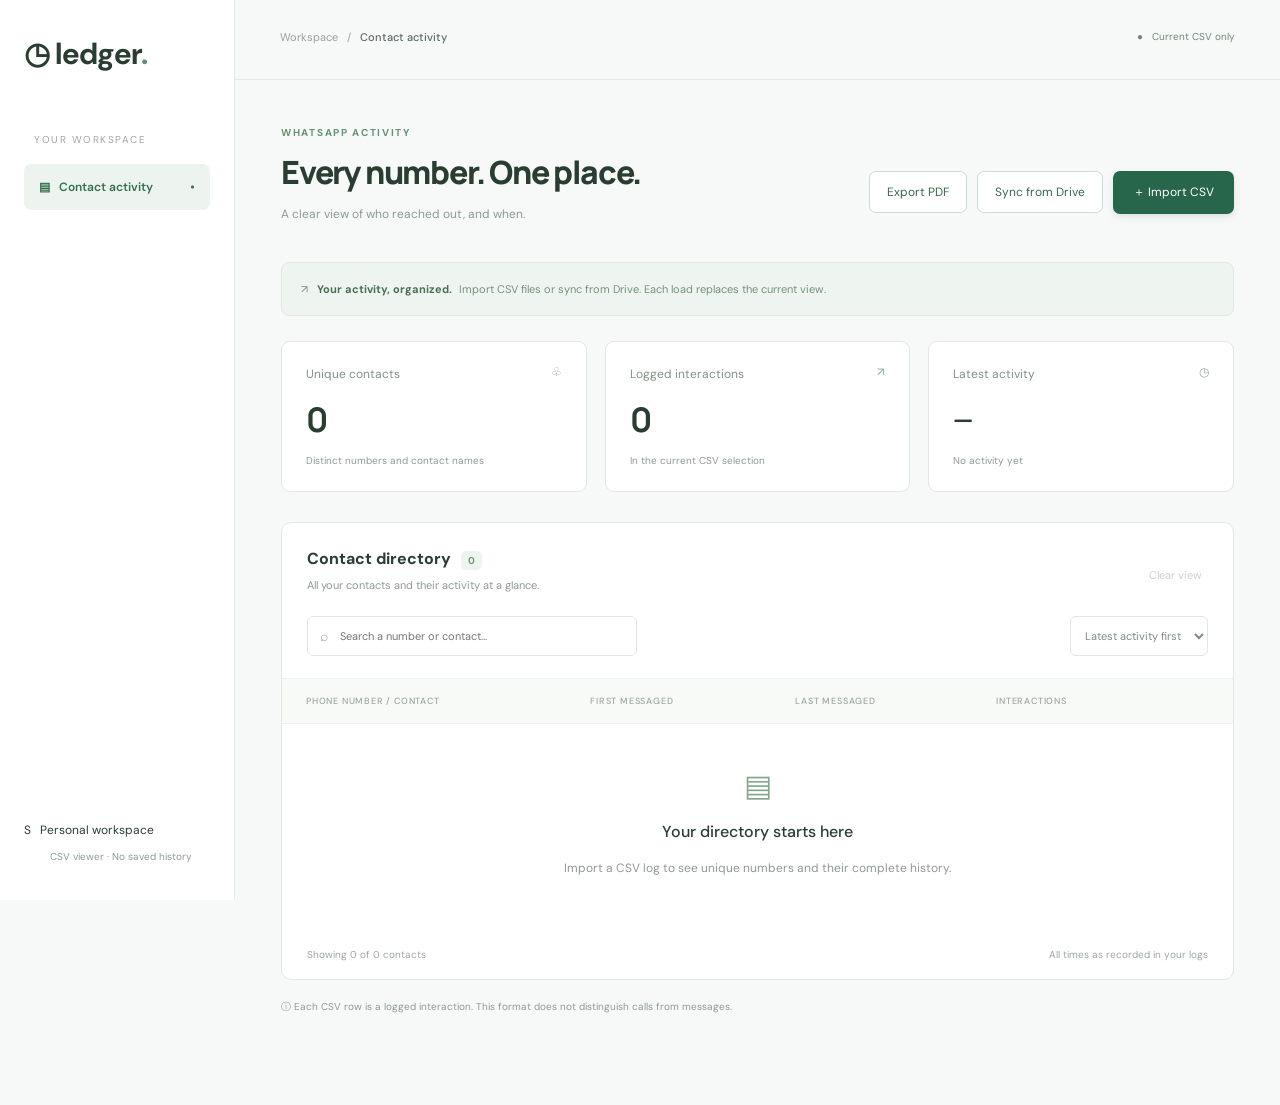
==== commit 61ab743b: "Update WhatsApp viewer" ====
--- a/WA_Viewer/index.html
+++ b/WA_Viewer/index.html
@@ -1 +1 @@
-<!doctype html><html lang="en"><meta charset="utf-8"><meta name="viewport" content="width=device-width,initial-scale=1"><title>Contact Ledger</title><link rel="stylesheet" href="style.css"><body><aside><a class="brand">◷ ledger<span>.</span></a><small>YOUR WORKSPACE</small><nav>▤ &nbsp; Contact activity <i>•</i></nav><div class="profile">S &nbsp; Personal workspace<p>Local data · Private by design</p></div></aside><main><header>Workspace &nbsp; / &nbsp; <b>Contact activity</b><span>● &nbsp; Stored on this device</span></header><section><div class="eyebrow">WHATSAPP ACTIVITY</div><div class="title"><div><h1>Every number. One place.</h1><p>A clear view of who reached out, and when.</p></div><div class="title-actions"><button class="secondary" id="export">Export PDF</button><button class="secondary" id="gsync">Sync from Drive</button><button class="primary" id="import">＋ Import CSV</button><input hidden multiple type="file" accept=".csv" id="files"></div></div><div class="notice">↗ &nbsp; <b>Your activity, organized.</b> Import daily WhatsApp logs to bring every contact’s history together.</div><div class="stats"><article><label>Unique contacts <span>♧</span></label><strong id="contacts">0</strong><p>Distinct numbers and contact names</p></article><article><label>Logged interactions <span>↗</span></label><strong id="events">0</strong><p>Across all imported logs</p></article><article><label>Latest activity <span>◷</span></label><strong id="latest" class="date">—</strong><p id="latestTime">No activity yet</p></article></div><div class="panel"><div class="panel-title"><div><h2>Contact directory <em id="badge">0</em></h2><p>All your contacts and their activity at a glance.</p></div><button id="clear">Clear data</button></div><div class="toolbar"><label>⌕ <input id="search" aria-label="Search contacts" placeholder="Search a number or contact…"></label><select id="sort" aria-label="Sort contacts"><option value="recent">Latest activity first</option><option value="oldest">First contact first</option><option value="count">Most interactions</option></select></div><div class="scroll"><table><thead><tr><th>PHONE NUMBER / CONTACT</th><th>FIRST MESSAGED</th><th>LAST MESSAGED</th><th>INTERACTIONS</th><th></th></tr></thead><tbody id="rows"></tbody></table></div><div class="empty" id="empty"><div>▤</div><h3>Your directory starts here</h3><p>Import a CSV log to see unique numbers and their complete history.</p><button id="sample">Try the supplied log</button></div><footer><span id="shown">Showing 0 contacts</span><span>All times as recorded in your logs</span></footer></div><p class="footnote">ⓘ Each CSV row is a logged interaction. This format does not distinguish calls from messages.</p><p id="status" role="status"></p></section></main><dialog id="details"><div class="modal-top"><span class="eyebrow">CONTACT DETAILS</span><button id="close" aria-label="Close details">×</button></div><div class="modal-icon">♧</div><h2 id="detailNumber"></h2><p>Complete activity history for this contact</p><div class="detail-stats"><div><small>Total interactions</small><b id="detailCount"></b></div><div><small>First messaged</small><b id="detailFirst"></b></div><div><small>Last messaged</small><b id="detailLast"></b></div></div><div class="history-title"><h3>Activity history</h3><span>Newest first</span></div><div id="history"></div><p class="footnote">Each entry represents one row in your imported logs.</p></dialog><script src="app.js"></script><script src="report.js"></script></body></html>
+<!doctype html><html lang="en"><meta charset="utf-8"><meta name="viewport" content="width=device-width,initial-scale=1"><title>Contact Ledger</title><link rel="stylesheet" href="style.css"><body><aside><a class="brand">◷ ledger<span>.</span></a><small>YOUR WORKSPACE</small><nav>▤ &nbsp; Contact activity <i>•</i></nav><div class="profile">S &nbsp; Personal workspace<p>CSV viewer · No saved history</p></div></aside><main><header>Workspace &nbsp; / &nbsp; <b>Contact activity</b><span>● &nbsp; Current CSV only</span></header><section><div class="eyebrow">WHATSAPP ACTIVITY</div><div class="title"><div><h1>Every number. One place.</h1><p>A clear view of who reached out, and when.</p></div><div class="title-actions"><button class="secondary" id="export">Export PDF</button><button class="secondary" id="gsync">Sync from Drive</button><button class="primary" id="import">＋ Import CSV</button><input hidden multiple type="file" accept=".csv" id="files"></div></div><div class="notice">↗ &nbsp; <b>Your activity, organized.</b> Import CSV files or sync from Drive. Each load replaces the current view.</div><div class="stats"><article><label>Unique contacts <span>♧</span></label><strong id="contacts">0</strong><p>Distinct numbers and contact names</p></article><article><label>Logged interactions <span>↗</span></label><strong id="events">0</strong><p>In the current CSV selection</p></article><article><label>Latest activity <span>◷</span></label><strong id="latest" class="date">—</strong><p id="latestTime">No activity yet</p></article></div><div class="panel"><div class="panel-title"><div><h2>Contact directory <em id="badge">0</em></h2><p>All your contacts and their activity at a glance.</p></div><button id="clear">Clear view</button></div><div class="toolbar"><label>⌕ <input id="search" aria-label="Search contacts" placeholder="Search a number or contact…"></label><select id="sort" aria-label="Sort contacts"><option value="recent">Latest activity first</option><option value="oldest">First contact first</option><option value="count">Most interactions</option></select></div><div class="scroll"><table><thead><tr><th>PHONE NUMBER / CONTACT</th><th>FIRST MESSAGED</th><th>LAST MESSAGED</th><th>INTERACTIONS</th><th></th></tr></thead><tbody id="rows"></tbody></table></div><div class="empty" id="empty"><div>▤</div><h3>Your directory starts here</h3><p>Import a CSV log to see unique numbers and their complete history.</p></div><footer><span id="shown">Showing 0 contacts</span><span>All times as recorded in your logs</span></footer></div><p class="footnote">ⓘ Each CSV row is a logged interaction. This format does not distinguish calls from messages.</p><p id="status" role="status"></p></section></main><dialog id="details"><div class="modal-top"><span class="eyebrow">CONTACT DETAILS</span><button id="close" aria-label="Close details">×</button></div><div class="modal-icon">♧</div><h2 id="detailNumber"></h2><p>Complete activity history for this contact</p><div class="detail-stats"><div><small>Total interactions</small><b id="detailCount"></b></div><div><small>First messaged</small><b id="detailFirst"></b></div><div><small>Last messaged</small><b id="detailLast"></b></div></div><div class="history-title"><h3>Activity history</h3><span>Newest first</span></div><div id="history"></div><p class="footnote">Each entry represents one row in your imported logs.</p></dialog><script src="app.js"></script><script src="report.js"></script></body></html>
--- a/WA_Viewer/style.css
+++ b/WA_Viewer/style.css
@@ -1,3 +1,3 @@
 @import url('https://fonts.googleapis.com/css2?family=DM+Sans:wght@400;500;600;700&family=Manrope:wght@500;600;700;800&display=swap');
 *{box-sizing:border-box}body{margin:0;background:#f7f9f8;color:#293d31;font:14px 'DM Sans',sans-serif}button,input,select{font:inherit}button{cursor:pointer}aside{position:fixed;inset:0 auto 0 0;width:235px;background:white;border-right:1px solid #e4eae5;padding:34px 24px}.brand{font-size:30px;font-weight:700;letter-spacing:-1px}.brand span{color:#57946b}aside>small{display:block;margin:60px 10px 18px;color:#9ca99f;font-size:10px;letter-spacing:1.5px}nav{background:#edf4ef;color:#33704c;padding:15px;border-radius:7px;font-size:12px;font-weight:600}nav i{float:right}.profile{position:absolute;bottom:25px;font-size:12px}.profile p{font-size:10px;margin-left:26px}main{margin-left:235px}header{height:80px;border-bottom:1px solid #e4eae5;padding:30px 45px;font-size:11px;color:#95a196}header b{color:#596b5d;font-weight:500}header>span{float:right;font-size:10px;color:#6d8975}section{max-width:1450px;padding:46px;margin:auto}.eyebrow{color:#659175;letter-spacing:1.7px;font-size:10px;font-weight:700}.title{display:flex;align-items:center;justify-content:space-between;margin-top:11px}h1{font:800 32px Manrope,sans-serif;letter-spacing:-1.2px;margin:0}p{font-size:12px;line-height:1.7;color:#8d9b90;margin:10px 0}.primary{background:#28664b;border:0;border-radius:7px;padding:13px 20px;color:white;font-size:12px;box-shadow:0 3px 7px #254b3520}.primary:hover{background:#194e37}.notice{margin-top:28px;padding:19px;background:#eef5f0;border:1px solid #deeadf;border-radius:8px;font-size:11px;color:#75917c}.notice b{color:#496f53;margin-right:4px}.stats{display:grid;grid-template-columns:repeat(3,1fr);gap:18px;margin:25px 0 30px}article{background:white;border:1px solid #e2e8e3;border-radius:9px;padding:22px 24px}article label{color:#839187;font-size:12px}article label span{float:right;color:#8ca995}strong{display:block;font:700 34px Manrope,sans-serif;margin-top:14px;letter-spacing:-1px}strong.date{font-size:26px;line-height:46px}article p{font-size:10px;margin-bottom:0}.panel{border:1px solid #e2e8e3;border-radius:10px;background:white;overflow:hidden}.panel-title{display:flex;align-items:center;justify-content:space-between;padding:25px 25px 14px}h2{font-size:16px;margin:0}em{font-style:normal;background:#edf4ee;font-size:10px;padding:3px 7px;border-radius:5px;margin-left:6px;color:#78967f}.panel-title p{font-size:11px;margin:7px 0}.panel-title button{background:none;border:0;font-size:11px;color:#8b9c90}.toolbar{display:flex;justify-content:space-between;gap:15px;padding:0 25px 22px}.toolbar label{border:1px solid #e0e8e1;border-radius:6px;padding:10px 12px;width:330px;display:flex;gap:10px;color:#93a497}input{outline:0;border:0;min-width:0;width:100%;font-size:11px}select{border:1px solid #e0e8e1;background:white;color:#7b8d80;border-radius:6px;padding:10px;font-size:11px}.scroll{overflow:auto}table{width:100%;border-collapse:collapse;white-space:nowrap;text-align:left}th{background:#f8faf8;font-size:9px;letter-spacing:.8px;color:#99a79d;padding:16px 24px;font-weight:500;border-block:1px solid #edf1ed}td{padding:21px 24px;border-bottom:1px solid #edf1ed;font-size:12px}td small{display:block;font-size:10px;color:#9aa69d;margin-top:6px}.number{font-weight:600}.icon{border-radius:50%;background:#eff5ef;color:#75987e;padding:10px;margin-right:12px;display:inline-block}.count{background:#f0f5f0;color:#6c8a74;padding:5px 9px;border-radius:5px;font-size:11px}.link{background:none;border:0;color:#34734c;font-size:11px}.link:hover{text-decoration:underline}footer{display:flex;justify-content:space-between;padding:18px 25px;font-size:10px;color:#9ba89f}.empty{text-align:center;padding:42px 20px}.empty>div{color:#84a78e;font-size:30px}.empty h3{font-size:16px;font-weight:500}.empty button{background:white;border:1px solid #ceded1;border-radius:6px;padding:10px 15px;color:#4a7d58;font-size:12px}.footnote{font-size:10px;margin-top:18px}#status{color:#4a7955;min-height:24px}dialog{width:650px;max-width:94vw;border:1px solid #dce5dd;border-radius:15px;padding:28px;color:#293d31;box-shadow:0 30px 100px #162d3755}dialog::backdrop{background:#304038a6;backdrop-filter:grayscale(1) blur(2px)}.modal-top{display:flex;justify-content:space-between;align-items:center}.modal-top button{background:none;border:0;color:#91a095;font-size:26px}.modal-icon{display:inline-block;padding:12px 18px;background:#edf4ed;color:#668a6d;border-radius:12px;font-size:25px;margin-top:14px}dialog h2{font:700 24px Manrope,sans-serif;margin-top:17px;overflow-wrap:anywhere}.detail-stats{display:grid;grid-template-columns:1fr 1fr 1fr;gap:12px;background:#f4f8f4;border-radius:8px;padding:18px;margin:25px 0}.detail-stats small{display:block;color:#8e9d92;font-size:10px;margin-bottom:9px}.detail-stats b{font-size:12px;font-weight:500;line-height:1.8}.history-title{display:flex;justify-content:space-between;align-items:center}.history-title h3{font-size:13px}.history-title span{font-size:10px;color:#96a298}#history{max-height:280px;overflow-y:auto;padding-right:8px}.entry{padding:17px 0;border-bottom:1px solid #e8efe9;display:flex;justify-content:space-between;align-items:center;font-size:12px}.entry small{display:block;color:#96a49b;font-size:10px;margin-top:5px}.entry>span{background:#f0f6f1;color:#829c89;padding:5px 8px;border-radius:4px;font-size:10px}@media(max-width:1100px){aside{width:190px;padding-inline:17px}main{margin-left:190px}section{padding:30px 25px}header{padding-inline:25px}td,th{padding-inline:16px}h1{font-size:27px}}@media(max-width:760px){aside{display:none}main{margin:0}header{height:60px;padding:23px 18px}header>span{display:none}section{padding:27px 18px}.title{gap:10px;align-items:flex-start}h1{font-size:23px}.primary{padding:12px;white-space:nowrap;font-size:10px}.stats{gap:8px}article{padding:15px 12px}article label{font-size:10px}article label span{display:none}article p{font-size:9px}strong{font-size:28px}strong.date{font-size:16px;line-height:38px}.toolbar{padding-inline:15px}.toolbar label{width:100%}.detail-stats{padding:12px;gap:8px}.detail-stats b{font-size:10px}footer{font-size:9px;gap:15px}}
-.title-actions{display:flex;align-items:center;gap:10px}.secondary{border:1px solid #cbdccf;border-radius:7px;color:#38684a;background:white;padding:12px 17px;font-size:12px}.secondary:hover{background:#f0f5f1}#exportDialog{max-height:90vh;overflow:auto;width:720px}#exportDialog h2{margin:0;font:700 20px Manrope,sans-serif}.report-grid{display:grid;grid-template-columns:1fr 1fr;gap:14px;margin:18px 0}.report-label{display:flex;flex-direction:column;gap:7px;font-size:12px;color:#637c6b;margin-top:12px}.report-label input,.report-label select{border:1px solid #d9e4dc;border-radius:6px;padding:10px;width:100%;font-size:12px;background:white}.report-fields{display:grid;grid-template-columns:1fr 1fr;gap:13px;padding:17px;background:#f5f8f5;border:1px solid #e2ebe3;border-radius:8px}.report-fields label,.report-check,#reportContacts label{display:flex;align-items:center;gap:9px;font-size:12px}.report-fields input,.report-check input,#reportContacts input{width:auto;accent-color:#28664b}.selection-actions{display:flex;gap:12px;align-items:center;margin:23px 0 12px;font-size:12px}.selection-actions b{margin-right:auto}.selection-actions button{color:#39724e;background:none;border:0;font-size:11px}#reportContacts{max-height:160px;overflow:auto;border:1px solid #e2eae3;border-radius:6px;padding:12px;display:grid;gap:12px}.export-actions{display:flex;justify-content:flex-end;gap:12px;border-top:1px solid #e0e9e1;padding-top:18px}#reportError{color:#b3473b}#reportPreview{color:#447651;font-size:12px}button:disabled{opacity:.45;cursor:not-allowed}@media(max-width:760px){.title{flex-wrap:wrap}.title-actions{width:100%;margin-top:9px}.report-fields{grid-template-columns:1fr}.report-grid{gap:10px}}
+.title-actions{display:flex;align-items:center;gap:10px}.secondary{border:1px solid #cbdccf;border-radius:7px;color:#38684a;background:white;padding:12px 17px;font-size:12px}.secondary:hover{background:#f0f5f1}#exportDialog{max-height:90vh;overflow:auto;width:720px}#exportDialog h2{margin:0;font:700 20px Manrope,sans-serif}.report-grid{display:grid;grid-template-columns:1fr 1fr;gap:14px;margin:18px 0}.report-label{display:flex;flex-direction:column;gap:7px;font-size:12px;color:#637c6b;margin-top:12px}.report-label input,.report-label select{border:1px solid #d9e4dc;border-radius:6px;padding:10px;width:100%;font-size:12px;background:white}.report-fields{display:grid;grid-template-columns:1fr 1fr;gap:13px;padding:17px;background:#f5f8f5;border:1px solid #e2ebe3;border-radius:8px}.report-fields label,.report-check,#reportContacts label{display:flex;align-items:center;gap:9px;font-size:12px}.report-fields input,.report-check input,#reportContacts input{width:auto;accent-color:#28664b}.selection-actions{display:flex;gap:12px;align-items:center;margin:23px 0 12px;font-size:12px}.selection-actions b{margin-right:auto}.selection-actions button{color:#39724e;background:none;border:0;font-size:11px}#reportContacts{max-height:160px;overflow:auto;border:1px solid #e2eae3;border-radius:6px;padding:12px;display:grid;gap:12px}.export-actions{display:flex;justify-content:flex-end;gap:12px;border-top:1px solid #e0e9e1;padding-top:18px}#reportError{color:#b3473b}#reportPreview{color:#447651;font-size:12px}button:disabled{opacity:.45;cursor:not-allowed}@media(max-width:760px){.title{flex-wrap:wrap}.title-actions{width:100%;margin-top:9px}.report-fields{grid-template-columns:1fr}.report-grid{gap:10px}}
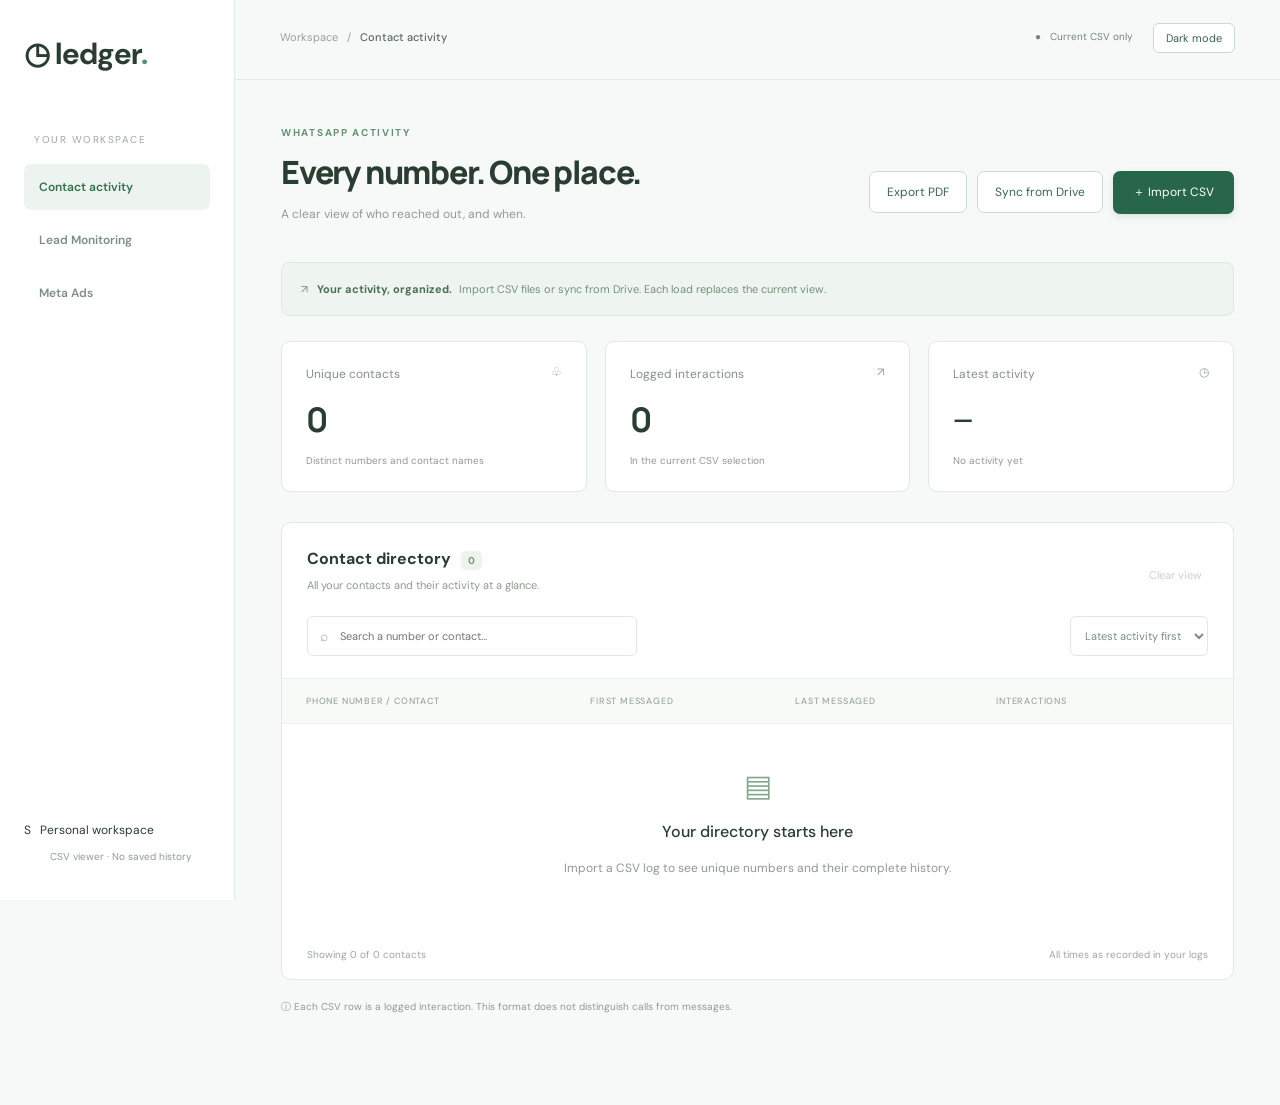
==== commit 7dbbc2a3: "Update WA_Viewer" ====
--- a/WA_Viewer/index.html
+++ b/WA_Viewer/index.html
@@ -1 +1,15 @@
-<!doctype html><html lang="en"><meta charset="utf-8"><meta name="viewport" content="width=device-width,initial-scale=1"><title>Contact Ledger</title><link rel="stylesheet" href="style.css"><body><aside><a class="brand">◷ ledger<span>.</span></a><small>YOUR WORKSPACE</small><nav>▤ &nbsp; Contact activity <i>•</i></nav><div class="profile">S &nbsp; Personal workspace<p>CSV viewer · No saved history</p></div></aside><main><header>Workspace &nbsp; / &nbsp; <b>Contact activity</b><span>● &nbsp; Current CSV only</span></header><section><div class="eyebrow">WHATSAPP ACTIVITY</div><div class="title"><div><h1>Every number. One place.</h1><p>A clear view of who reached out, and when.</p></div><div class="title-actions"><button class="secondary" id="export">Export PDF</button><button class="secondary" id="gsync">Sync from Drive</button><button class="primary" id="import">＋ Import CSV</button><input hidden multiple type="file" accept=".csv" id="files"></div></div><div class="notice">↗ &nbsp; <b>Your activity, organized.</b> Import CSV files or sync from Drive. Each load replaces the current view.</div><div class="stats"><article><label>Unique contacts <span>♧</span></label><strong id="contacts">0</strong><p>Distinct numbers and contact names</p></article><article><label>Logged interactions <span>↗</span></label><strong id="events">0</strong><p>In the current CSV selection</p></article><article><label>Latest activity <span>◷</span></label><strong id="latest" class="date">—</strong><p id="latestTime">No activity yet</p></article></div><div class="panel"><div class="panel-title"><div><h2>Contact directory <em id="badge">0</em></h2><p>All your contacts and their activity at a glance.</p></div><button id="clear">Clear view</button></div><div class="toolbar"><label>⌕ <input id="search" aria-label="Search contacts" placeholder="Search a number or contact…"></label><select id="sort" aria-label="Sort contacts"><option value="recent">Latest activity first</option><option value="oldest">First contact first</option><option value="count">Most interactions</option></select></div><div class="scroll"><table><thead><tr><th>PHONE NUMBER / CONTACT</th><th>FIRST MESSAGED</th><th>LAST MESSAGED</th><th>INTERACTIONS</th><th></th></tr></thead><tbody id="rows"></tbody></table></div><div class="empty" id="empty"><div>▤</div><h3>Your directory starts here</h3><p>Import a CSV log to see unique numbers and their complete history.</p></div><footer><span id="shown">Showing 0 contacts</span><span>All times as recorded in your logs</span></footer></div><p class="footnote">ⓘ Each CSV row is a logged interaction. This format does not distinguish calls from messages.</p><p id="status" role="status"></p></section></main><dialog id="details"><div class="modal-top"><span class="eyebrow">CONTACT DETAILS</span><button id="close" aria-label="Close details">×</button></div><div class="modal-icon">♧</div><h2 id="detailNumber"></h2><p>Complete activity history for this contact</p><div class="detail-stats"><div><small>Total interactions</small><b id="detailCount"></b></div><div><small>First messaged</small><b id="detailFirst"></b></div><div><small>Last messaged</small><b id="detailLast"></b></div></div><div class="history-title"><h3>Activity history</h3><span>Newest first</span></div><div id="history"></div><p class="footnote">Each entry represents one row in your imported logs.</p></dialog><script src="app.js"></script><script src="report.js"></script></body></html>+<!doctype html><html lang="en"><meta charset="utf-8"><meta name="viewport" content="width=device-width,initial-scale=1"><title>Contact Ledger</title><script>try{const t=localStorage.getItem('ledger-theme');if(t==='dark'||(!t&&matchMedia('(prefers-color-scheme: dark)').matches))document.documentElement.dataset.theme='dark'}catch{}</script><link rel="stylesheet" href="style.css"><body><aside><a class="brand">◷ ledger<span>.</span></a><small>YOUR WORKSPACE</small><nav class="workspace-tabs" role="tablist" aria-label="Workspace views"><button id="activityTab" role="tab" aria-selected="true" aria-controls="activityPanel" class="workspace-tab active">Contact activity</button><button id="leadsTab" role="tab" aria-selected="false" aria-controls="leadsPanel" class="workspace-tab">Lead Monitoring</button><button id="adsTab" role="tab" aria-selected="false" aria-controls="adsPanel" class="workspace-tab">Meta Ads</button></nav><div class="profile">S &nbsp; Personal workspace<p>CSV viewer · No saved history</p></div></aside><main><header><button type="button" id="themeToggle" class="theme-toggle" aria-label="Switch to dark mode" aria-pressed="false">Dark mode</button>Workspace &nbsp; / &nbsp; <b id="currentViewLabel">Contact activity</b><span>● &nbsp; Current CSV only</span></header><section id="activityPanel" role="tabpanel" aria-labelledby="activityTab"><div class="eyebrow">WHATSAPP ACTIVITY</div><div class="title"><div><h1>Every number. One place.</h1><p>A clear view of who reached out, and when.</p></div><div class="title-actions"><button class="secondary" id="export">Export PDF</button><button class="secondary" id="gsync">Sync from Drive</button><button class="primary" id="import">＋ Import CSV</button><input hidden multiple type="file" accept=".csv" id="files"></div></div><div class="notice">↗ &nbsp; <b>Your activity, organized.</b> Import CSV files or sync from Drive. Each load replaces the current view.</div><div class="stats"><article><label>Unique contacts <span>♧</span></label><strong id="contacts">0</strong><p>Distinct numbers and contact names</p></article><article><label>Logged interactions <span>↗</span></label><strong id="events">0</strong><p>In the current CSV selection</p></article><article><label>Latest activity <span>◷</span></label><strong id="latest" class="date">—</strong><p id="latestTime">No activity yet</p></article></div><div class="panel"><div class="panel-title"><div><h2>Contact directory <em id="badge">0</em></h2><p>All your contacts and their activity at a glance.</p></div><button id="clear">Clear view</button></div><div class="toolbar"><label>⌕ <input id="search" aria-label="Search contacts" placeholder="Search a number or contact…"></label><select id="sort" aria-label="Sort contacts"><option value="recent">Latest activity first</option><option value="oldest">First contact first</option><option value="count">Most interactions</option></select></div><div class="scroll"><table><thead><tr><th>PHONE NUMBER / CONTACT</th><th>FIRST MESSAGED</th><th>LAST MESSAGED</th><th>INTERACTIONS</th><th></th></tr></thead><tbody id="rows"></tbody></table></div><div class="empty" id="empty"><div>▤</div><h3>Your directory starts here</h3><p>Import a CSV log to see unique numbers and their complete history.</p></div><footer><span id="shown">Showing 0 contacts</span><span>All times as recorded in your logs</span></footer></div><p class="footnote">ⓘ Each CSV row is a logged interaction. This format does not distinguish calls from messages.</p><p id="status" role="status"></p></section><section id="leadsPanel" role="tabpanel" aria-labelledby="leadsTab" hidden>
+<div class="eyebrow">WHATSAPP ACTIVITY</div><h1 class="leads-title">WhatsApp Lead Tracker</h1>
+<div class="panel lead-panel"><div class="panel-title"><h2>Lead Monitoring</h2><label class="month-filter">Filter by month<select id="leadMonth" aria-label="Filter lead monitoring by month"></select></label></div>
+<div class="scroll"><table class="lead-table"><thead><tr><th>Date</th><th>New Leads</th><th>Returning Contacts</th><th>Total</th></tr></thead><tbody id="leadRows"></tbody><tfoot><tr><th>Monthly Total</th><td id="leadNewTotal">0</td><td id="leadReturningTotal">0</td><td id="leadTotal">0</td></tr></tfoot></table></div>
+<p id="leadEmpty" class="lead-empty" role="status">Import CSV files or sync from Drive in Contact activity to view leads.</p></div>
+<p class="footnote">New Leads: contacts whose first messaged date is that day. Returning Contacts: contacts active that day whose first messaged date is earlier. Each contact counts once per day. Monthly totals sum the daily counts.</p>
+<p class="footnote">First messaged uses the earliest date across all loaded CSV history, including months outside the filter. Load historical logs alongside current logs for accurate classification. The current CSV format does not distinguish incoming messages from other logged interactions.</p>
+</section><section id="adsPanel" role="tabpanel" aria-labelledby="adsTab" hidden>
+<div class="eyebrow">CAMPAIGN PERFORMANCE</div><div class="title"><div><h1>Meta Ads dashboard</h1><p>Understand your spend, visibility, and campaign results.</p></div><div class="title-actions"><button id="adsImport" class="primary">＋ Import Excel</button><button id="adsClear" class="secondary">Clear</button><input id="adsFile" type="file" accept=".xlsx" hidden></div></div>
+<p id="adsStatus" role="status">Import a Meta Ads campaign export (.xlsx) to begin. Each import replaces the previous file.</p><p id="adsPeriod"></p>
+<div class="toolbar ads-filters"><label>⌕ <input id="adsSearch" placeholder="Search campaigns…" aria-label="Search campaigns"></label><select id="adsType" aria-label="Result type"><option value="">All result types</option></select><select id="adsDelivery" aria-label="Campaign delivery"><option value="">All delivery statuses</option></select><select id="adsSort" aria-label="Campaign order"><option value="spend">Highest spend</option><option value="results">Most results</option><option value="cost">Lowest cost per result</option><option value="name">Campaign name</option></select></div>
+<div class="stats ads-stats" id="adsStats"></div><div class="ads-grid"><div class="panel"><div class="panel-title"><h2>Spend by campaign</h2></div><div id="adsBars" class="ads-bars"></div></div><div class="panel"><div class="panel-title"><h2>Results by type</h2></div><div id="adsOutcomes" class="ads-outcomes"></div></div></div>
+<div class="panel"><div class="panel-title"><h2>Campaign performance <em id="adsCount">0</em></h2></div><div class="scroll"><table><thead><tr><th>Campaign</th><th>Delivery</th><th>Result type</th><th>Results</th><th>Spend (IDR)</th><th>Cost / result</th><th>Impressions</th><th>Reach</th><th>Frequency</th><th>CPM (IDR)</th><th>Attribution</th><th>Budget</th><th>Ends</th></tr></thead><tbody id="adsRows"></tbody></table></div><div id="adsEmpty" class="empty">No campaign data loaded.</div></div>
+<p class="footnote">Results follow Meta’s attribution settings. Messaging conversations are not verified new WhatsApp leads. Reach across campaigns may overlap; the overall reach card uses the export’s totals row only when no filters are applied. Frequency = impressions ÷ reach; CPM = spend ÷ impressions × 1,000. Blank metrics remain unavailable. This export contains period totals, not daily or monthly performance.</p>
+</section></main><dialog id="details"><div class="modal-top"><span class="eyebrow">CONTACT DETAILS</span><button id="close" aria-label="Close details">×</button></div><div class="modal-icon">♧</div><h2 id="detailNumber"></h2><p>Complete activity history for this contact</p><div class="detail-stats"><div><small>Total interactions</small><b id="detailCount"></b></div><div><small>First messaged</small><b id="detailFirst"></b></div><div><small>Last messaged</small><b id="detailLast"></b></div></div><div class="history-title"><h3>Activity history</h3><span>Newest first</span></div><div id="history"></div><p class="footnote">Each entry represents one row in your imported logs.</p></dialog><script src="app.js"></script><script src="report.js"></script><script src="leads.js"></script><script src="meta.js"></script><script src="theme.js"></script></body></html>
--- a/WA_Viewer/style.css
+++ b/WA_Viewer/style.css
@@ -1,3 +1,79 @@
 @import url('https://fonts.googleapis.com/css2?family=DM+Sans:wght@400;500;600;700&family=Manrope:wght@500;600;700;800&display=swap');
 *{box-sizing:border-box}body{margin:0;background:#f7f9f8;color:#293d31;font:14px 'DM Sans',sans-serif}button,input,select{font:inherit}button{cursor:pointer}aside{position:fixed;inset:0 auto 0 0;width:235px;background:white;border-right:1px solid #e4eae5;padding:34px 24px}.brand{font-size:30px;font-weight:700;letter-spacing:-1px}.brand span{color:#57946b}aside>small{display:block;margin:60px 10px 18px;color:#9ca99f;font-size:10px;letter-spacing:1.5px}nav{background:#edf4ef;color:#33704c;padding:15px;border-radius:7px;font-size:12px;font-weight:600}nav i{float:right}.profile{position:absolute;bottom:25px;font-size:12px}.profile p{font-size:10px;margin-left:26px}main{margin-left:235px}header{height:80px;border-bottom:1px solid #e4eae5;padding:30px 45px;font-size:11px;color:#95a196}header b{color:#596b5d;font-weight:500}header>span{float:right;font-size:10px;color:#6d8975}section{max-width:1450px;padding:46px;margin:auto}.eyebrow{color:#659175;letter-spacing:1.7px;font-size:10px;font-weight:700}.title{display:flex;align-items:center;justify-content:space-between;margin-top:11px}h1{font:800 32px Manrope,sans-serif;letter-spacing:-1.2px;margin:0}p{font-size:12px;line-height:1.7;color:#8d9b90;margin:10px 0}.primary{background:#28664b;border:0;border-radius:7px;padding:13px 20px;color:white;font-size:12px;box-shadow:0 3px 7px #254b3520}.primary:hover{background:#194e37}.notice{margin-top:28px;padding:19px;background:#eef5f0;border:1px solid #deeadf;border-radius:8px;font-size:11px;color:#75917c}.notice b{color:#496f53;margin-right:4px}.stats{display:grid;grid-template-columns:repeat(3,1fr);gap:18px;margin:25px 0 30px}article{background:white;border:1px solid #e2e8e3;border-radius:9px;padding:22px 24px}article label{color:#839187;font-size:12px}article label span{float:right;color:#8ca995}strong{display:block;font:700 34px Manrope,sans-serif;margin-top:14px;letter-spacing:-1px}strong.date{font-size:26px;line-height:46px}article p{font-size:10px;margin-bottom:0}.panel{border:1px solid #e2e8e3;border-radius:10px;background:white;overflow:hidden}.panel-title{display:flex;align-items:center;justify-content:space-between;padding:25px 25px 14px}h2{font-size:16px;margin:0}em{font-style:normal;background:#edf4ee;font-size:10px;padding:3px 7px;border-radius:5px;margin-left:6px;color:#78967f}.panel-title p{font-size:11px;margin:7px 0}.panel-title button{background:none;border:0;font-size:11px;color:#8b9c90}.toolbar{display:flex;justify-content:space-between;gap:15px;padding:0 25px 22px}.toolbar label{border:1px solid #e0e8e1;border-radius:6px;padding:10px 12px;width:330px;display:flex;gap:10px;color:#93a497}input{outline:0;border:0;min-width:0;width:100%;font-size:11px}select{border:1px solid #e0e8e1;background:white;color:#7b8d80;border-radius:6px;padding:10px;font-size:11px}.scroll{overflow:auto}table{width:100%;border-collapse:collapse;white-space:nowrap;text-align:left}th{background:#f8faf8;font-size:9px;letter-spacing:.8px;color:#99a79d;padding:16px 24px;font-weight:500;border-block:1px solid #edf1ed}td{padding:21px 24px;border-bottom:1px solid #edf1ed;font-size:12px}td small{display:block;font-size:10px;color:#9aa69d;margin-top:6px}.number{font-weight:600}.icon{border-radius:50%;background:#eff5ef;color:#75987e;padding:10px;margin-right:12px;display:inline-block}.count{background:#f0f5f0;color:#6c8a74;padding:5px 9px;border-radius:5px;font-size:11px}.link{background:none;border:0;color:#34734c;font-size:11px}.link:hover{text-decoration:underline}footer{display:flex;justify-content:space-between;padding:18px 25px;font-size:10px;color:#9ba89f}.empty{text-align:center;padding:42px 20px}.empty>div{color:#84a78e;font-size:30px}.empty h3{font-size:16px;font-weight:500}.empty button{background:white;border:1px solid #ceded1;border-radius:6px;padding:10px 15px;color:#4a7d58;font-size:12px}.footnote{font-size:10px;margin-top:18px}#status{color:#4a7955;min-height:24px}dialog{width:650px;max-width:94vw;border:1px solid #dce5dd;border-radius:15px;padding:28px;color:#293d31;box-shadow:0 30px 100px #162d3755}dialog::backdrop{background:#304038a6;backdrop-filter:grayscale(1) blur(2px)}.modal-top{display:flex;justify-content:space-between;align-items:center}.modal-top button{background:none;border:0;color:#91a095;font-size:26px}.modal-icon{display:inline-block;padding:12px 18px;background:#edf4ed;color:#668a6d;border-radius:12px;font-size:25px;margin-top:14px}dialog h2{font:700 24px Manrope,sans-serif;margin-top:17px;overflow-wrap:anywhere}.detail-stats{display:grid;grid-template-columns:1fr 1fr 1fr;gap:12px;background:#f4f8f4;border-radius:8px;padding:18px;margin:25px 0}.detail-stats small{display:block;color:#8e9d92;font-size:10px;margin-bottom:9px}.detail-stats b{font-size:12px;font-weight:500;line-height:1.8}.history-title{display:flex;justify-content:space-between;align-items:center}.history-title h3{font-size:13px}.history-title span{font-size:10px;color:#96a298}#history{max-height:280px;overflow-y:auto;padding-right:8px}.entry{padding:17px 0;border-bottom:1px solid #e8efe9;display:flex;justify-content:space-between;align-items:center;font-size:12px}.entry small{display:block;color:#96a49b;font-size:10px;margin-top:5px}.entry>span{background:#f0f6f1;color:#829c89;padding:5px 8px;border-radius:4px;font-size:10px}@media(max-width:1100px){aside{width:190px;padding-inline:17px}main{margin-left:190px}section{padding:30px 25px}header{padding-inline:25px}td,th{padding-inline:16px}h1{font-size:27px}}@media(max-width:760px){aside{display:none}main{margin:0}header{height:60px;padding:23px 18px}header>span{display:none}section{padding:27px 18px}.title{gap:10px;align-items:flex-start}h1{font-size:23px}.primary{padding:12px;white-space:nowrap;font-size:10px}.stats{gap:8px}article{padding:15px 12px}article label{font-size:10px}article label span{display:none}article p{font-size:9px}strong{font-size:28px}strong.date{font-size:16px;line-height:38px}.toolbar{padding-inline:15px}.toolbar label{width:100%}.detail-stats{padding:12px;gap:8px}.detail-stats b{font-size:10px}footer{font-size:9px;gap:15px}}
-.title-actions{display:flex;align-items:center;gap:10px}.secondary{border:1px solid #cbdccf;border-radius:7px;color:#38684a;background:white;padding:12px 17px;font-size:12px}.secondary:hover{background:#f0f5f1}#exportDialog{max-height:90vh;overflow:auto;width:720px}#exportDialog h2{margin:0;font:700 20px Manrope,sans-serif}.report-grid{display:grid;grid-template-columns:1fr 1fr;gap:14px;margin:18px 0}.report-label{display:flex;flex-direction:column;gap:7px;font-size:12px;color:#637c6b;margin-top:12px}.report-label input,.report-label select{border:1px solid #d9e4dc;border-radius:6px;padding:10px;width:100%;font-size:12px;background:white}.report-fields{display:grid;grid-template-columns:1fr 1fr;gap:13px;padding:17px;background:#f5f8f5;border:1px solid #e2ebe3;border-radius:8px}.report-fields label,.report-check,#reportContacts label{display:flex;align-items:center;gap:9px;font-size:12px}.report-fields input,.report-check input,#reportContacts input{width:auto;accent-color:#28664b}.selection-actions{display:flex;gap:12px;align-items:center;margin:23px 0 12px;font-size:12px}.selection-actions b{margin-right:auto}.selection-actions button{color:#39724e;background:none;border:0;font-size:11px}#reportContacts{max-height:160px;overflow:auto;border:1px solid #e2eae3;border-radius:6px;padding:12px;display:grid;gap:12px}.export-actions{display:flex;justify-content:flex-end;gap:12px;border-top:1px solid #e0e9e1;padding-top:18px}#reportError{color:#b3473b}#reportPreview{color:#447651;font-size:12px}button:disabled{opacity:.45;cursor:not-allowed}@media(max-width:760px){.title{flex-wrap:wrap}.title-actions{width:100%;margin-top:9px}.report-fields{grid-template-columns:1fr}.report-grid{gap:10px}}+.title-actions{display:flex;align-items:center;gap:10px}.secondary{border:1px solid #cbdccf;border-radius:7px;color:#38684a;background:white;padding:12px 17px;font-size:12px}.secondary:hover{background:#f0f5f1}#exportDialog{max-height:90vh;overflow:auto;width:720px}#exportDialog h2{margin:0;font:700 20px Manrope,sans-serif}.report-grid{display:grid;grid-template-columns:1fr 1fr;gap:14px;margin:18px 0}.report-label{display:flex;flex-direction:column;gap:7px;font-size:12px;color:#637c6b;margin-top:12px}.report-label input,.report-label select{border:1px solid #d9e4dc;border-radius:6px;padding:10px;width:100%;font-size:12px;background:white}.report-fields{display:grid;grid-template-columns:1fr 1fr;gap:13px;padding:17px;background:#f5f8f5;border:1px solid #e2ebe3;border-radius:8px}.report-fields label,.report-check,#reportContacts label{display:flex;align-items:center;gap:9px;font-size:12px}.report-fields input,.report-check input,#reportContacts input{width:auto;accent-color:#28664b}.selection-actions{display:flex;gap:12px;align-items:center;margin:23px 0 12px;font-size:12px}.selection-actions b{margin-right:auto}.selection-actions button{color:#39724e;background:none;border:0;font-size:11px}#reportContacts{max-height:160px;overflow:auto;border:1px solid #e2eae3;border-radius:6px;padding:12px;display:grid;gap:12px}.export-actions{display:flex;justify-content:flex-end;gap:12px;border-top:1px solid #e0e9e1;padding-top:18px}#reportError{color:#b3473b}#reportPreview{color:#447651;font-size:12px}button:disabled{opacity:.45;cursor:not-allowed}@media(max-width:760px){.title{flex-wrap:wrap}.title-actions{width:100%;margin-top:9px}.report-fields{grid-template-columns:1fr}.report-grid{gap:10px}}
+/* Side-by-side export workspace */
+#exportDialog{width:min(1450px,96vw);max-width:96vw;height:90vh;max-height:90vh;padding:0;overflow:hidden}
+.export-layout{display:grid;grid-template-columns:minmax(350px,440px) minmax(0,1fr);height:100%;min-height:0}
+.export-controls{overflow-y:auto;padding:25px;min-width:0;background:white}
+.export-controls .modal-top{position:sticky;top:-25px;background:white;z-index:1;padding:12px 0}
+.report-preview-pane{display:flex;flex-direction:column;min-width:0;min-height:0;background:#e9eeeb;border-left:1px solid #dbe4de}
+.preview-toolbar{display:flex;justify-content:space-between;align-items:center;gap:15px;padding:21px 25px;background:#f4f7f5;border-bottom:1px solid #dce5df}
+.preview-toolbar b{font-size:13px}.preview-toolbar small{display:block;font-size:10px;color:#8b9d90;margin-top:5px}
+#previewPaperLabel{font-size:10px;color:#6f8877;white-space:nowrap}
+.preview-scroll{flex:1;min-height:0;overflow:auto;padding:20px 18px}
+.preview-sheet{margin:0 auto;position:relative;background:white;box-shadow:0 3px 15px #1e39261c}
+#reportLiveFrame{border:0;display:block;transform-origin:top left;position:absolute;top:0;left:0;background:white}
+.preview-caption{padding:0 22px 12px;margin:0;color:#83958a;font-size:10px}
+.export-controls .report-fields{grid-template-columns:1fr}
+.title-actions{flex-wrap:wrap;flex-shrink:0}
+@media(max-width:900px){#exportDialog{width:96vw}.export-layout{grid-template-columns:minmax(310px,42%) minmax(0,1fr)}.export-controls{padding:18px}.export-controls .report-grid{grid-template-columns:1fr}}
+@media(max-width:680px){#exportDialog{overflow:auto;height:94vh;max-height:94vh}.export-layout{display:flex;flex-direction:column;height:auto}.export-controls{overflow:visible}.report-preview-pane{height:65vh;min-height:420px;border-left:0;border-top:1px solid #dbe4de}.preview-toolbar{padding:15px}.export-controls .report-grid{grid-template-columns:1fr 1fr}}
+
+[hidden]{display:none!important}
+.workspace-tabs{background:transparent;padding:0;display:grid;gap:7px}
+.workspace-tab{border:0;text-align:left;border-radius:7px;background:transparent;color:#7c9082;padding:15px;font-size:12px;font-weight:600}
+.workspace-tab.active{background:#edf4ef;color:#33704c}
+.workspace-tab:hover{background:#f1f6f2}
+.leads-title{margin:12px 0 27px}
+.month-filter{display:flex;flex-direction:column;gap:7px;color:#839187;font-size:11px;min-width:180px}
+.month-filter select{font-size:12px}
+.lead-panel .panel-title{padding-bottom:25px;gap:20px}
+.lead-table th{font-size:12px;letter-spacing:0;text-transform:none;color:#526e59}
+.lead-table td,.lead-table th{text-align:right}
+.lead-table td:first-child,.lead-table th:first-child{text-align:left}
+.lead-table td:nth-child(2){color:#337e50;font-weight:600}
+.lead-table td:last-child{font-weight:600}
+.lead-table tfoot{background:#f5f8f5}
+.lead-table tfoot td,.lead-table tfoot th{border-top:1px solid #dce7df;padding:18px 24px;font-size:12px;font-weight:700}
+.lead-empty{padding:22px 25px;margin:0;font-size:12px}
+@media(max-width:760px){.workspace-tabs{position:static;display:flex;margin-top:15px;padding:0 18px;background:white;border-bottom:1px solid #e4eae5}.workspace-tab{flex:1;text-align:center}.lead-panel .panel-title{align-items:flex-start}.month-filter{min-width:150px}}
+@media(max-width:760px){aside{display:contents}aside>.brand,aside>small,aside>.profile{display:none}.workspace-tabs{margin-top:0;padding-top:10px;padding-bottom:10px}}
+
+/* Clear column divisions throughout the lead monitoring table. */
+.lead-table th+th,
+.lead-table td+td,
+.lead-table tfoot th+td{border-left:2px solid #d2ded6}
+.lead-table thead th{background:#eef4ef;border-bottom:1px solid #cedcd2}
+.lead-table tfoot th,.lead-table tfoot td{border-top:2px solid #cadacf}
+
+.theme-toggle{float:right;margin-left:20px;margin-top:-7px;padding:7px 12px;border:1px solid #cadacf;border-radius:6px;background:#fff;color:#37664a;font-size:11px;cursor:pointer}
+:root[data-theme="dark"]{color-scheme:dark}
+[data-theme="dark"] body{background:#141a17;color:#e0eae3}
+[data-theme="dark"] aside,[data-theme="dark"] article,[data-theme="dark"] .panel,[data-theme="dark"] dialog,[data-theme="dark"] .export-controls,[data-theme="dark"] .export-controls .modal-top{background:#1b231e;border-color:#34443a;color:#e0eae3}
+[data-theme="dark"] header{border-color:#34443a;color:#96ad9e}
+[data-theme="dark"] header b,[data-theme="dark"] .brand{color:#e0eae3}
+[data-theme="dark"] p,[data-theme="dark"] article label,[data-theme="dark"] .month-filter,[data-theme="dark"] .report-label{color:#a4b7aa}
+[data-theme="dark"] .eyebrow,[data-theme="dark"] .link,[data-theme="dark"] .selection-actions button{color:#86c99d}
+[data-theme="dark"] nav,[data-theme="dark"] .workspace-tabs{background:transparent}
+[data-theme="dark"] .workspace-tab{color:#b4c7ba}
+[data-theme="dark"] .workspace-tab.active,[data-theme="dark"] .workspace-tab:hover,[data-theme="dark"] .notice,[data-theme="dark"] .detail-stats,[data-theme="dark"] .report-fields{background:#25382b;border-color:#3b5543;color:#c1d6c7}
+[data-theme="dark"] .notice b{color:#b1d6ba}
+[data-theme="dark"] th,[data-theme="dark"] .lead-table thead th,[data-theme="dark"] .lead-table tfoot{background:#243128;color:#c5d8cb;border-color:#3b5041}
+[data-theme="dark"] td,[data-theme="dark"] th,[data-theme="dark"] .lead-table th+th,[data-theme="dark"] .lead-table td+td,[data-theme="dark"] .lead-table tfoot th+td,[data-theme="dark"] .entry{border-color:#3b5041}
+[data-theme="dark"] .lead-table td:nth-child(2){color:#8cd8a6}
+[data-theme="dark"] .toolbar label,[data-theme="dark"] input,[data-theme="dark"] select,[data-theme="dark"] .report-label input,[data-theme="dark"] .report-label select,[data-theme="dark"] .secondary,[data-theme="dark"] .theme-toggle,[data-theme="dark"] .empty button{background:#202c24;border-color:#435a49;color:#d9e9de}
+[data-theme="dark"] input::placeholder{color:#96ab9c}
+[data-theme="dark"] .primary{background:#397b50;color:#fff}
+[data-theme="dark"] .icon,[data-theme="dark"] .count,[data-theme="dark"] em,[data-theme="dark"] .modal-icon,[data-theme="dark"] .entry>span{background:#2b4031;color:#a3d2b0}
+[data-theme="dark"] .report-preview-pane{background:#121914;border-color:#3b5041}
+[data-theme="dark"] .preview-toolbar{background:#202d24;border-color:#3b5041}
+[data-theme="dark"] #reportContacts,[data-theme="dark"] .export-actions{border-color:#3b5041}
+[data-theme="dark"] #status,[data-theme="dark"] #reportPreview{color:#a0d7b1}
+[data-theme="dark"] #reportError{color:#f1a49b}
+@media(max-width:760px){.theme-toggle{margin-left:10px;margin-top:-7px}.workspace-tabs{border-color:#34443a}}
+
+/* Match the monthly-total separator to the dark table grid. */
+[data-theme="dark"] .lead-table tfoot th,
+[data-theme="dark"] .lead-table tfoot td{border-top:2px solid #3b5041}
+/* Meta Ads shares the global palette. */
+.ads-filters{padding:20px 0 0;flex-wrap:wrap}.ads-filters label{background:transparent}.ads-stats{grid-template-columns:repeat(4,minmax(0,1fr))}.ads-stats strong{font-size:25px;overflow-wrap:anywhere}.ads-grid{display:grid;grid-template-columns:1.2fr 1fr;gap:20px;margin-bottom:24px}.ads-bars,.ads-outcomes{padding:10px 25px 25px}.ads-bar{margin:16px 0}.ads-bar>div:first-child{display:flex;justify-content:space-between;gap:14px;font-size:11px;margin-bottom:9px}.ads-bar span{overflow-wrap:anywhere}.ads-bar b{white-space:nowrap}.ads-track{height:7px;background:#e3ece5;border-radius:6px;overflow:hidden}.ads-track i{display:block;height:100%;background:#539c70;border-radius:6px}.ads-outcome{border-bottom:1px solid #b2c5b640;padding:10px 0 16px}.ads-outcome h3{font-size:12px;margin:0}.ads-outcome strong{font-size:27px;margin-top:8px}#adsRows td:first-child{white-space:normal;min-width:240px;max-width:360px}#adsStatus{margin-top:20px}#adsPanel .title{gap:20px}#adsFile{width:auto}[data-theme="dark"] .ads-track{background:#304737}@media(max-width:1000px){.ads-stats{grid-template-columns:repeat(2,minmax(0,1fr))}.ads-grid{grid-template-columns:1fr}}@media(max-width:760px){#adsPanel .title{flex-direction:column}.ads-filters label{width:100%}}
